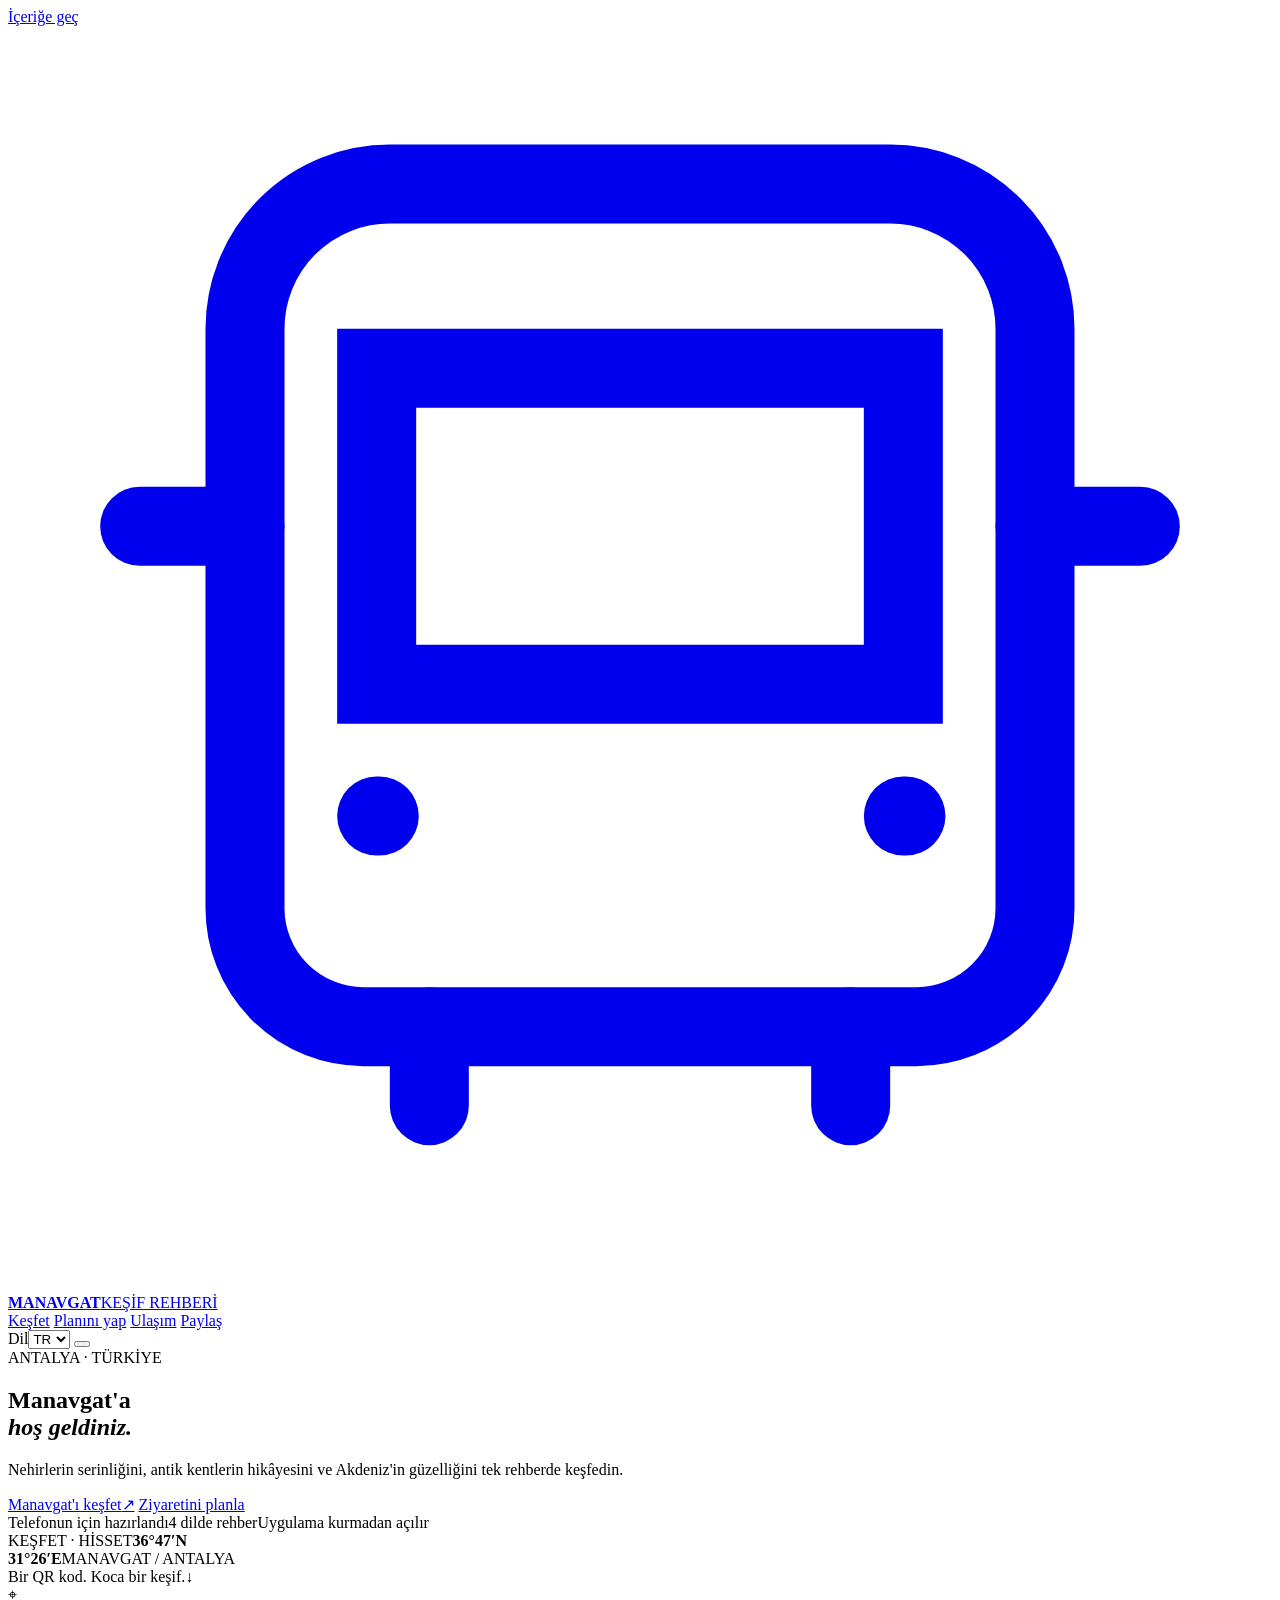
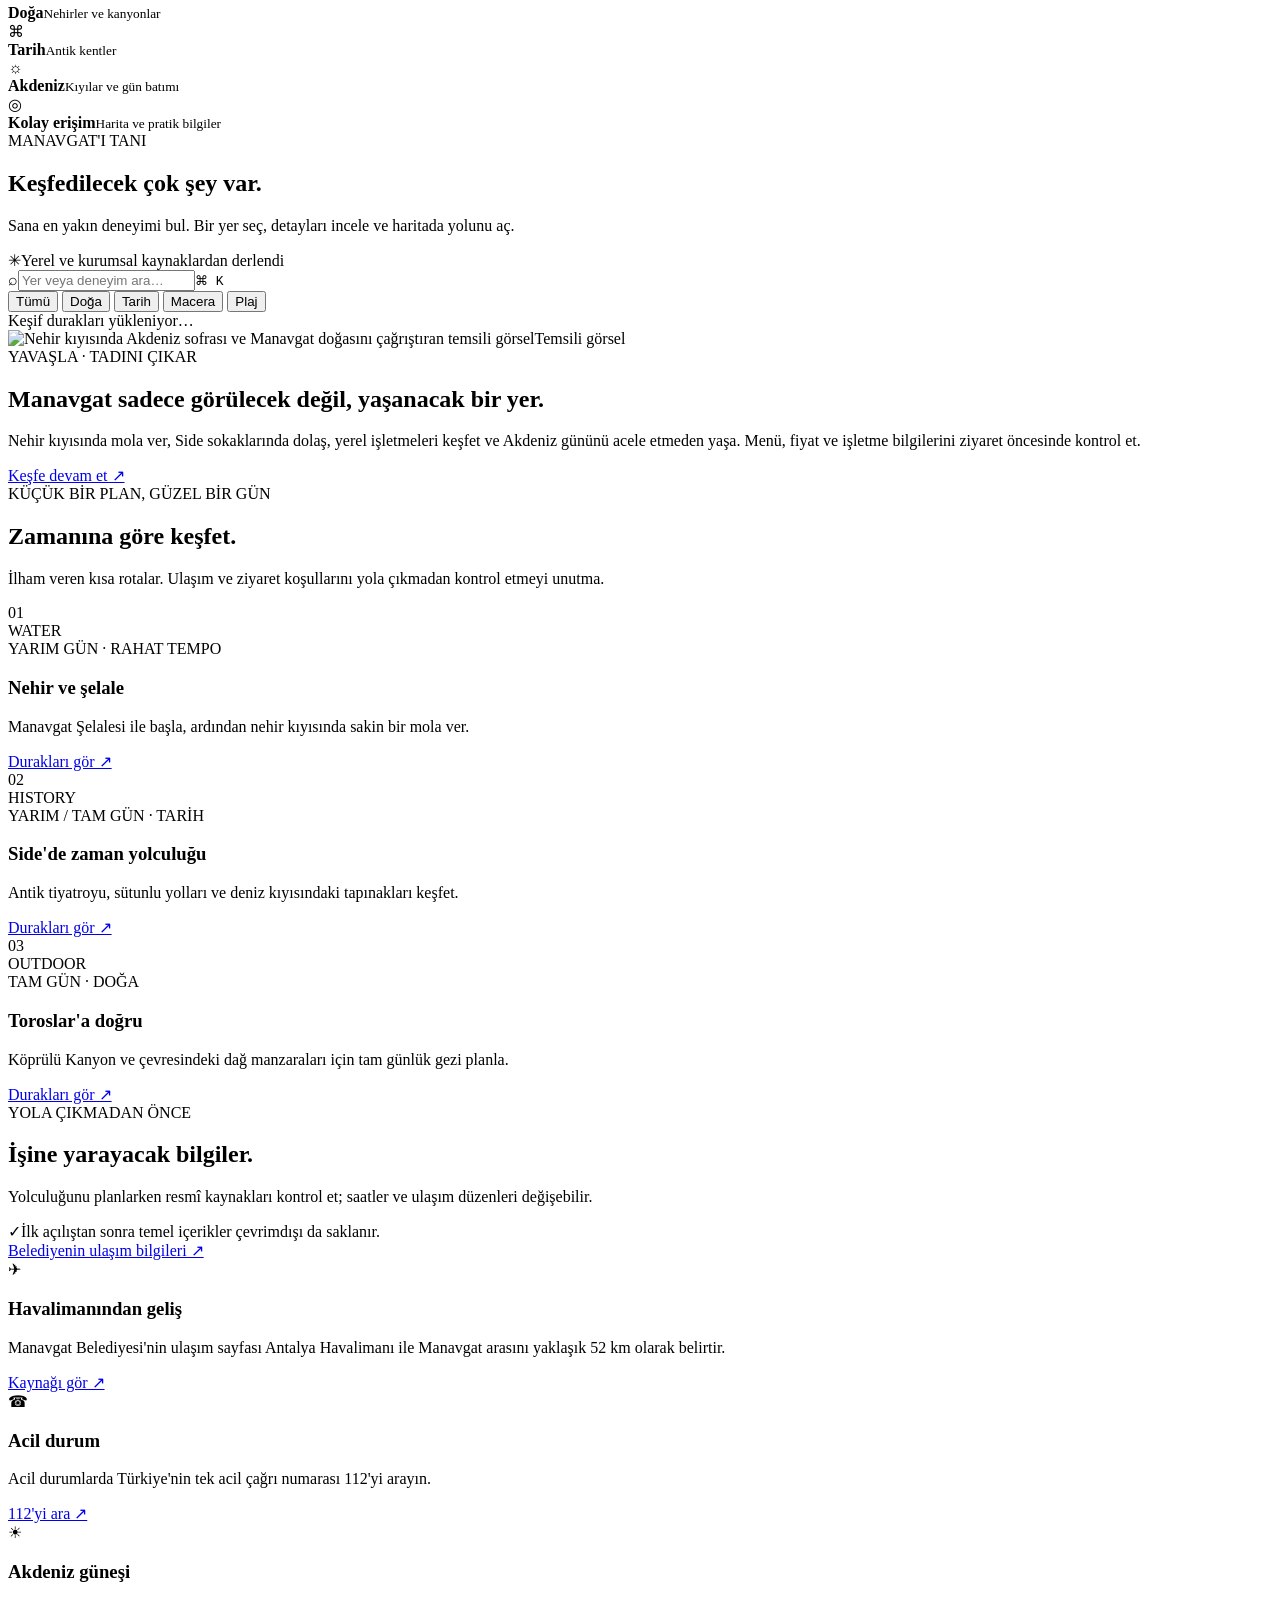
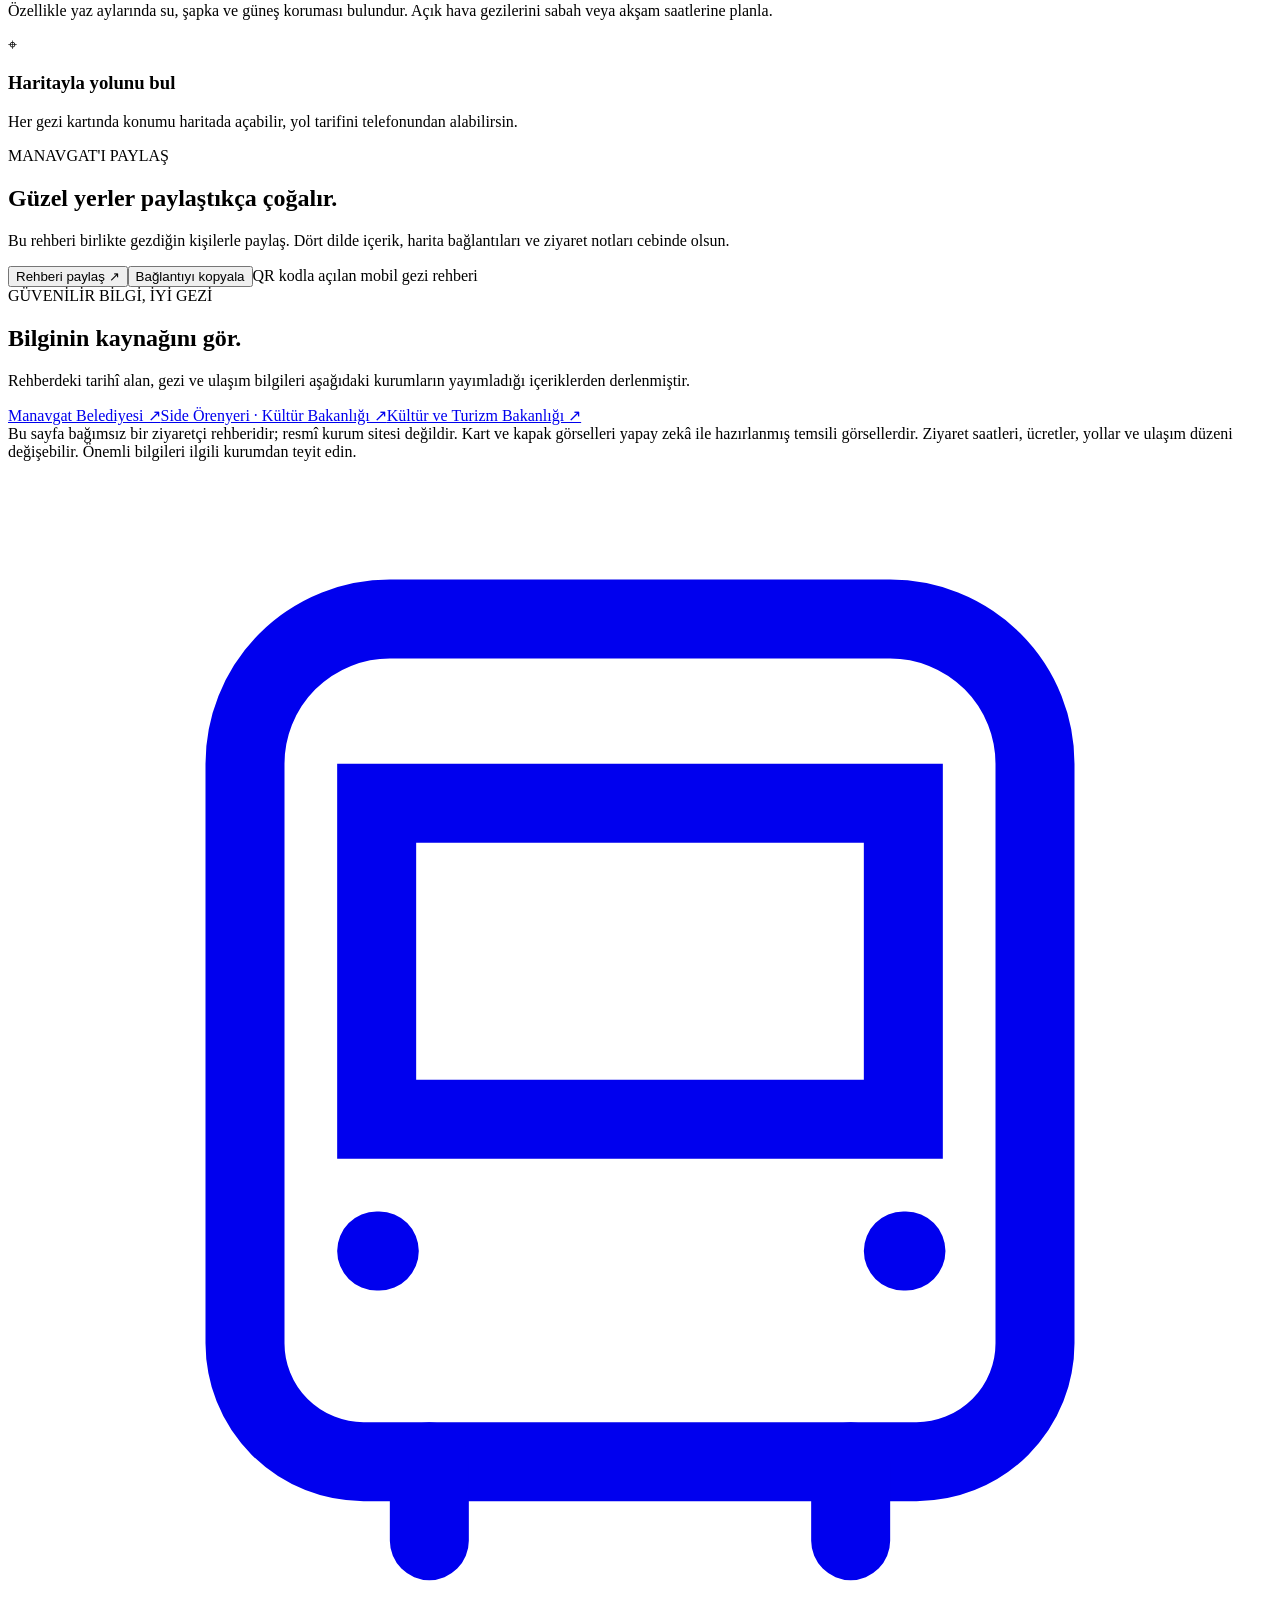
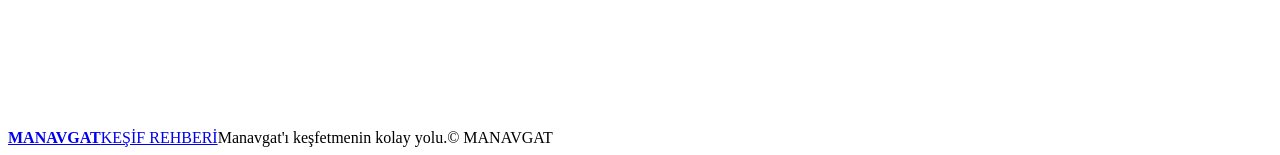
==== index.html @ 0a944bee "Publish Manavgat QR guide" ====
<!DOCTYPE html>
<html lang="tr">
<head>
  <meta charset="UTF-8">
  <meta name="viewport" content="width=device-width, initial-scale=1.0, viewport-fit=cover">
  <meta name="theme-color" content="#ff6b4a">
  <meta name="apple-mobile-web-app-capable" content="yes">
  <meta name="apple-mobile-web-app-status-bar-style" content="black-translucent">
  <meta name="mobile-web-app-capable" content="yes">
  <link rel="manifest" href="manifest.webmanifest">
  <link rel="apple-touch-icon" href="assets/icons/icon-192.png">
  <meta name="description" content="Manavgat'ı keşfedin: Side Antik Kenti, Manavgat Şelalesi, Köprülü Kanyon ve daha fazlası. Dört dilde turistik ziyaretçi rehberi.">
  <meta property="og:title" content="Manavgat'ı Keşfet | QR Turizm Rehberi">
  <meta property="og:description" content="Manavgat'ın doğasını, tarihini ve keşfedilecek yerlerini telefonunuzdan keşfedin.">
  <meta property="og:image" content="assets/images/hero-manavgat.webp">
  <title>Manavgat'a Hoş Geldiniz | Turizm Rehberi</title>
  <link rel="icon" href="assets/icons/favicon.svg" type="image/svg+xml">
  
  <link rel="stylesheet" href="style.css">
  <script src="app.js" defer></script>
</head>
<body>
  <a class="skip-link" href="#main" data-i18n="skip">İçeriğe geç</a>
  <header class="site-header">
    <div class="container nav-wrap">
      <a class="brand" href="#top" aria-label="Manavgat gezi rehberi ana sayfa">
        <span class="brand-icon" aria-hidden="true"><svg viewBox="0 0 48 48" fill="none"><path d="M9 11.5A5.5 5.5 0 0 1 14.5 6h19A5.5 5.5 0 0 1 39 11.5v22a4.5 4.5 0 0 1-4.5 4.5h-21A4.5 4.5 0 0 1 9 33.5v-22Z" stroke="currentColor" stroke-width="3"/><path d="M14 13h20v12H14zM14 30h.1M34 30h.1M16 38v3m16-3v3" stroke="currentColor" stroke-width="3" stroke-linecap="round"/><path d="M5 19h4m30 0h4" stroke="currentColor" stroke-width="3" stroke-linecap="round"/></svg></span>
        <span class="brand-copy"><strong>MANAVGAT</strong><span>KEŞİF REHBERİ</span></span>
      </a>
      <nav class="main-nav" id="mainNav" aria-label="Ana menü">
        <a href="#kesfet" data-i18n="navDiscover">Keşfet</a>
        <a href="#planla" data-i18n="navPlan">Planını yap</a>
        <a href="#ulasim" data-i18n="navTransport">Ulaşım</a>
        <a href="#paylas" data-i18n="navShare">Paylaş</a>
      </nav>
      <div class="nav-actions">
        <label class="language-picker"><span class="sr-only" data-i18n="language">Dil</span><select id="languageSelect" aria-label="Language"><option value="tr">TR</option><option value="en">EN</option><option value="de">DE</option><option value="ru">RU</option></select></label>
        <button class="menu-toggle" id="menuToggle" type="button" aria-label="Menüyü aç" aria-expanded="false"><span></span><span></span></button>
      </div>
    </div>
  </header>

  <main id="main">
    <section class="hero" id="top">
      <div class="hero-image" aria-hidden="true"></div>
      <div class="hero-shade" aria-hidden="true"></div>
      <div class="container hero-content">
        <div class="hero-copy">
          <div class="eyebrow"><span class="eyebrow-dot"></span><span data-i18n="heroEyebrow">ANTALYA · TÜRKİYE</span></div>
          <h1 data-i18n="heroTitle">Manavgat'a<br><em>hoş geldiniz.</em></h1>
          <p class="hero-lead" data-i18n="heroLead">Nehirlerin serinliğini, antik kentlerin hikâyesini ve Akdeniz'in güzelliğini tek rehberde keşfedin.</p>
          <div class="hero-actions">
            <a class="button button-primary" href="#kesfet"><span data-i18n="exploreNow">Manavgat'ı keşfet</span><span aria-hidden="true">↗</span></a>
            <a class="button button-ghost" href="#planla" data-i18n="planVisit">Ziyaretini planla</a>
          </div>
          <div class="hero-meta"><span><i class="meta-pulse"></i><span data-i18n="mobileGuide">Telefonun için hazırlandı</span></span><span class="meta-separator"></span><span data-i18n="fourLanguages">4 dilde rehber</span><span class="meta-separator"></span><span data-i18n="noInstall">Uygulama kurmadan açılır</span></div>
        </div>
        <div class="hero-stamp"><span class="stamp-top" data-i18n="stampTop">KEŞFET · HİSSET</span><strong>36°47′N<br>31°26′E</strong><span class="stamp-bottom">MANAVGAT / ANTALYA</span></div>
      </div>
      <div class="hero-bottom-line"><div class="container hero-bottom-inner"><span data-i18n="heroBottom">Bir QR kod. Koca bir keşif.</span><span class="scroll-mark">↓</span></div></div>
    </section>

    <section class="quick-strip" aria-label="Rehber özellikleri">
      <div class="container quick-grid">
        <div class="quick-item"><span class="quick-icon">⌖</span><div><strong data-i18n="quick1Title">Doğa</strong><small data-i18n="quick1Sub">Nehirler ve kanyonlar</small></div></div>
        <div class="quick-item"><span class="quick-icon">⌘</span><div><strong data-i18n="quick2Title">Tarih</strong><small data-i18n="quick2Sub">Antik kentler</small></div></div>
        <div class="quick-item"><span class="quick-icon">☼</span><div><strong data-i18n="quick3Title">Akdeniz</strong><small data-i18n="quick3Sub">Kıyılar ve gün batımı</small></div></div>
        <div class="quick-item"><span class="quick-icon">◎</span><div><strong data-i18n="quick4Title">Kolay erişim</strong><small data-i18n="quick4Sub">Harita ve pratik bilgiler</small></div></div>
      </div>
    </section>

    <section class="section discover-section" id="kesfet">
      <div class="container">
        <div class="section-heading">
          <div><span class="section-kicker" data-i18n="discoverKicker">MANAVGAT'I TANI</span><h2 data-i18n="discoverTitle">Keşfedilecek çok şey var.</h2><p data-i18n="discoverLead">Sana en yakın deneyimi bul. Bir yer seç, detayları incele ve haritada yolunu aç.</p></div>
          <div class="heading-note"><span class="heading-note-mark">✳</span><span data-i18n="curatedNote">Yerel ve kurumsal kaynaklardan derlendi</span></div>
        </div>
        <div class="discover-tools">
          <label class="search-field"><span aria-hidden="true">⌕</span><input id="placeSearch" type="search" data-i18n-placeholder="searchPlaceholder" placeholder="Yer veya deneyim ara…" autocomplete="off"><kbd>⌘ K</kbd></label>
          <div class="filters" id="categoryFilters" role="group" aria-label="Kategori filtreleri">
            <button class="filter-chip active" type="button" data-category="all" data-i18n="filterAll">Tümü</button>
            <button class="filter-chip" type="button" data-category="nature" data-i18n="filterNature">Doğa</button>
            <button class="filter-chip" type="button" data-category="history" data-i18n="filterHistory">Tarih</button>
            <button class="filter-chip" type="button" data-category="adventure" data-i18n="filterAdventure">Macera</button>
            <button class="filter-chip" type="button" data-category="beach" data-i18n="filterBeach">Plaj</button>
          </div>
        </div>
        <div class="places-grid" id="placesGrid" aria-live="polite">
          <div class="loading-card"><span class="loader"></span><span data-i18n="loading">Keşif durakları yükleniyor…</span></div>
        </div>
        <div class="empty-state" id="emptyState" hidden><span>⌕</span><strong data-i18n="emptyTitle">Bu aramayla eşleşen yer yok.</strong><p data-i18n="emptyText">Başka bir kelime veya kategori deneyin.</p></div>
      </div>
    </section>

    <section class="flavour-section" aria-label="Akdeniz deneyimi">
      <div class="container flavour-layout">
        <div class="flavour-photo"><img src="assets/images/food-mediterranean.webp" alt="Nehir kıyısında Akdeniz sofrası ve Manavgat doğasını çağrıştıran temsili görsel" loading="lazy"><span data-i18n="flavourPhotoNote">Temsili görsel</span></div>
        <div class="flavour-copy"><span class="section-kicker" data-i18n="flavourKicker">YAVAŞLA · TADINI ÇIKAR</span><h2 data-i18n="flavourTitle">Manavgat sadece görülecek değil, yaşanacak bir yer.</h2><p data-i18n="flavourText">Nehir kıyısında mola ver, Side sokaklarında dolaş, yerel işletmeleri keşfet ve Akdeniz gününü acele etmeden yaşa. Menü, fiyat ve işletme bilgilerini ziyaret öncesinde kontrol et.</p><a class="button button-primary" href="#kesfet" data-i18n="flavourButton">Keşfe devam et ↗</a></div>
      </div>
    </section>

    <section class="section plan-section" id="planla">
      <div class="container">
        <div class="section-heading compact-heading"><div><span class="section-kicker" data-i18n="planKicker">KÜÇÜK BİR PLAN, GÜZEL BİR GÜN</span><h2 data-i18n="planTitle">Zamanına göre keşfet.</h2><p data-i18n="planLead">İlham veren kısa rotalar. Ulaşım ve ziyaret koşullarını yola çıkmadan kontrol etmeyi unutma.</p></div></div>
        <div class="plans-grid">
          <article class="plan-card plan-blue"><div class="plan-number">01</div><div class="plan-art art-water"><span>WATER</span></div><div class="plan-copy"><span class="plan-time" data-i18n="plan1Time">YARIM GÜN · RAHAT TEMPO</span><h3 data-i18n="plan1Title">Nehir ve şelale</h3><p data-i18n="plan1Text">Manavgat Şelalesi ile başla, ardından nehir kıyısında sakin bir mola ver.</p><a href="#kesfet" data-place-link="manavgat-waterfall" data-i18n="viewStops">Durakları gör ↗</a></div></article>
          <article class="plan-card plan-sand"><div class="plan-number">02</div><div class="plan-art art-history"><span>HISTORY</span></div><div class="plan-copy"><span class="plan-time" data-i18n="plan2Time">YARIM / TAM GÜN · TARİH</span><h3 data-i18n="plan2Title">Side'de zaman yolculuğu</h3><p data-i18n="plan2Text">Antik tiyatroyu, sütunlu yolları ve deniz kıyısındaki tapınakları keşfet.</p><a href="#kesfet" data-place-link="side-ancient-city" data-i18n="viewStops">Durakları gör ↗</a></div></article>
          <article class="plan-card plan-green"><div class="plan-number">03</div><div class="plan-art art-canyon"><span>OUTDOOR</span></div><div class="plan-copy"><span class="plan-time" data-i18n="plan3Time">TAM GÜN · DOĞA</span><h3 data-i18n="plan3Title">Toroslar'a doğru</h3><p data-i18n="plan3Text">Köprülü Kanyon ve çevresindeki dağ manzaraları için tam günlük gezi planla.</p><a href="#kesfet" data-place-link="koprulu-canyon" data-i18n="viewStops">Durakları gör ↗</a></div></article>
        </div>
      </div>
    </section>

    <section class="section info-section" id="ulasim">
      <div class="container info-layout">
        <div class="info-intro"><span class="section-kicker" data-i18n="infoKicker">YOLA ÇIKMADAN ÖNCE</span><h2 data-i18n="infoTitle">İşine yarayacak bilgiler.</h2><p data-i18n="infoLead">Yolculuğunu planlarken resmî kaynakları kontrol et; saatler ve ulaşım düzenleri değişebilir.</p><div class="offline-pill"><span>✓</span><span data-i18n="offlinePill">İlk açılıştan sonra temel içerikler çevrimdışı da saklanır.</span></div><a class="text-link" href="https://www.manavgat.bel.tr/ulasim" target="_blank" rel="noopener" data-i18n="municipalityLink">Belediyenin ulaşım bilgileri ↗</a></div>
        <div class="info-cards">
          <article class="info-card"><span class="info-icon">✈</span><div><h3 data-i18n="airportTitle">Havalimanından geliş</h3><p id="airportText">Manavgat Belediyesi'nin ulaşım sayfası Antalya Havalimanı ile Manavgat arasını yaklaşık 52 km olarak belirtir.</p><a href="https://www.manavgat.bel.tr/ulasim" target="_blank" rel="noopener" data-i18n="sourceSee">Kaynağı gör ↗</a></div></article>
          <article class="info-card"><span class="info-icon">☎</span><div><h3 data-i18n="emergencyTitle">Acil durum</h3><p id="emergencyText">Acil durumlarda Türkiye'nin tek acil çağrı numarası 112'yi arayın.</p><a href="tel:112" data-i18n="call112">112'yi ara ↗</a></div></article>
          <article class="info-card"><span class="info-icon">☀</span><div><h3 data-i18n="sunTitle">Akdeniz güneşi</h3><p data-i18n="sunText">Özellikle yaz aylarında su, şapka ve güneş koruması bulundur. Açık hava gezilerini sabah veya akşam saatlerine planla.</p></div></article>
          <article class="info-card"><span class="info-icon">⌖</span><div><h3 data-i18n="mapTitle">Haritayla yolunu bul</h3><p data-i18n="mapText">Her gezi kartında konumu haritada açabilir, yol tarifini telefonundan alabilirsin.</p></div></article>
        </div>
      </div>
    </section>

    <section class="share-section" id="paylas">
      <div class="container share-layout">
        <div><span class="section-kicker" data-i18n="shareKicker">MANAVGAT'I PAYLAŞ</span><h2 data-i18n="shareTitle">Güzel yerler paylaştıkça çoğalır.</h2><p data-i18n="shareLead">Bu rehberi birlikte gezdiğin kişilerle paylaş. Dört dilde içerik, harita bağlantıları ve ziyaret notları cebinde olsun.</p></div>
        <div class="share-actions"><button class="button button-primary" id="shareGuide" type="button" data-i18n="shareButton">Rehberi paylaş ↗</button><button class="button button-ghost-light" id="copyGuide" type="button" data-i18n="copyLink">Bağlantıyı kopyala</button><span class="share-note" data-i18n="shareNote">QR kodla açılan mobil gezi rehberi</span></div>
      </div>
    </section>
    <section class="sources-section">
      <div class="container sources-inner"><div><span class="section-kicker" data-i18n="sourcesKicker">GÜVENİLİR BİLGİ, İYİ GEZİ</span><h2 data-i18n="sourcesTitle">Bilginin kaynağını gör.</h2><p data-i18n="sourcesText">Rehberdeki tarihî alan, gezi ve ulaşım bilgileri aşağıdaki kurumların yayımladığı içeriklerden derlenmiştir.</p></div><div class="source-links" id="sourceLinks"><a href="https://www.manavgat.bel.tr/gezi-rehberi" target="_blank" rel="noopener">Manavgat Belediyesi ↗</a><a href="https://muze.gov.tr/muze-detay?DistId=SDO&SectionId=SDO01" target="_blank" rel="noopener">Side Örenyeri · Kültür Bakanlığı ↗</a><a href="https://tanitma.ktb.gov.tr/TR-22740/gezilecek-yerler.html" target="_blank" rel="noopener">Kültür ve Turizm Bakanlığı ↗</a></div></div>
      <div class="container disclaimer" id="disclaimerText">Bu sayfa bağımsız bir ziyaretçi rehberidir; resmî kurum sitesi değildir. Kart ve kapak görselleri yapay zekâ ile hazırlanmış temsili görsellerdir. Ziyaret saatleri, ücretler, yollar ve ulaşım düzeni değişebilir. Önemli bilgileri ilgili kurumdan teyit edin.</div>
    </section>
  </main>

  <footer class="site-footer"><div class="container footer-inner"><a class="brand footer-brand" href="#top"><span class="brand-icon"><svg viewBox="0 0 48 48" fill="none"><path d="M9 11.5A5.5 5.5 0 0 1 14.5 6h19A5.5 5.5 0 0 1 39 11.5v22a4.5 4.5 0 0 1-4.5 4.5h-21A4.5 4.5 0 0 1 9 33.5v-22Z" stroke="currentColor" stroke-width="3"/><path d="M14 13h20v12H14zM14 30h.1M34 30h.1M16 38v3m16-3v3" stroke="currentColor" stroke-width="3" stroke-linecap="round"/></svg></span><span class="brand-copy"><strong>MANAVGAT</strong><span>KEŞİF REHBERİ</span></span></a><span data-i18n="footerNote">Manavgat'ı keşfetmenin kolay yolu.</span><span>© <span id="year"></span> MANAVGAT</span></div></footer>

  <div class="modal-backdrop" id="placeModal" hidden>
    <section class="place-modal" role="dialog" aria-modal="true" aria-labelledby="modalTitle">
      <button class="modal-close" id="modalClose" type="button" aria-label="Close">×</button>
      <div class="modal-visual" id="modalVisual"><img id="modalImage" src="" alt=""><span id="modalCategory" class="category-label"></span><small class="modal-credit" id="modalCredit"></small></div>
      <div class="modal-content"><span class="modal-area" id="modalArea"></span><h2 id="modalTitle"></h2><p id="modalSummary" class="modal-summary"></p><p id="modalDescription" class="modal-description"></p><div id="modalFacts" class="modal-facts"></div><div class="modal-tip" id="modalTip"></div><div class="modal-actions"><a class="button button-primary" id="modalMap" target="_blank" rel="noopener" data-i18n="openMap">Haritada aç ↗</a><a class="button button-light" id="modalSource" target="_blank" rel="noopener" data-i18n="officialInfo">Kaynak bilgisi ↗</a></div></div>
    </section>
  </div>
  <div class="toast" id="toast" role="status" aria-live="polite"></div>
</body>
</html>
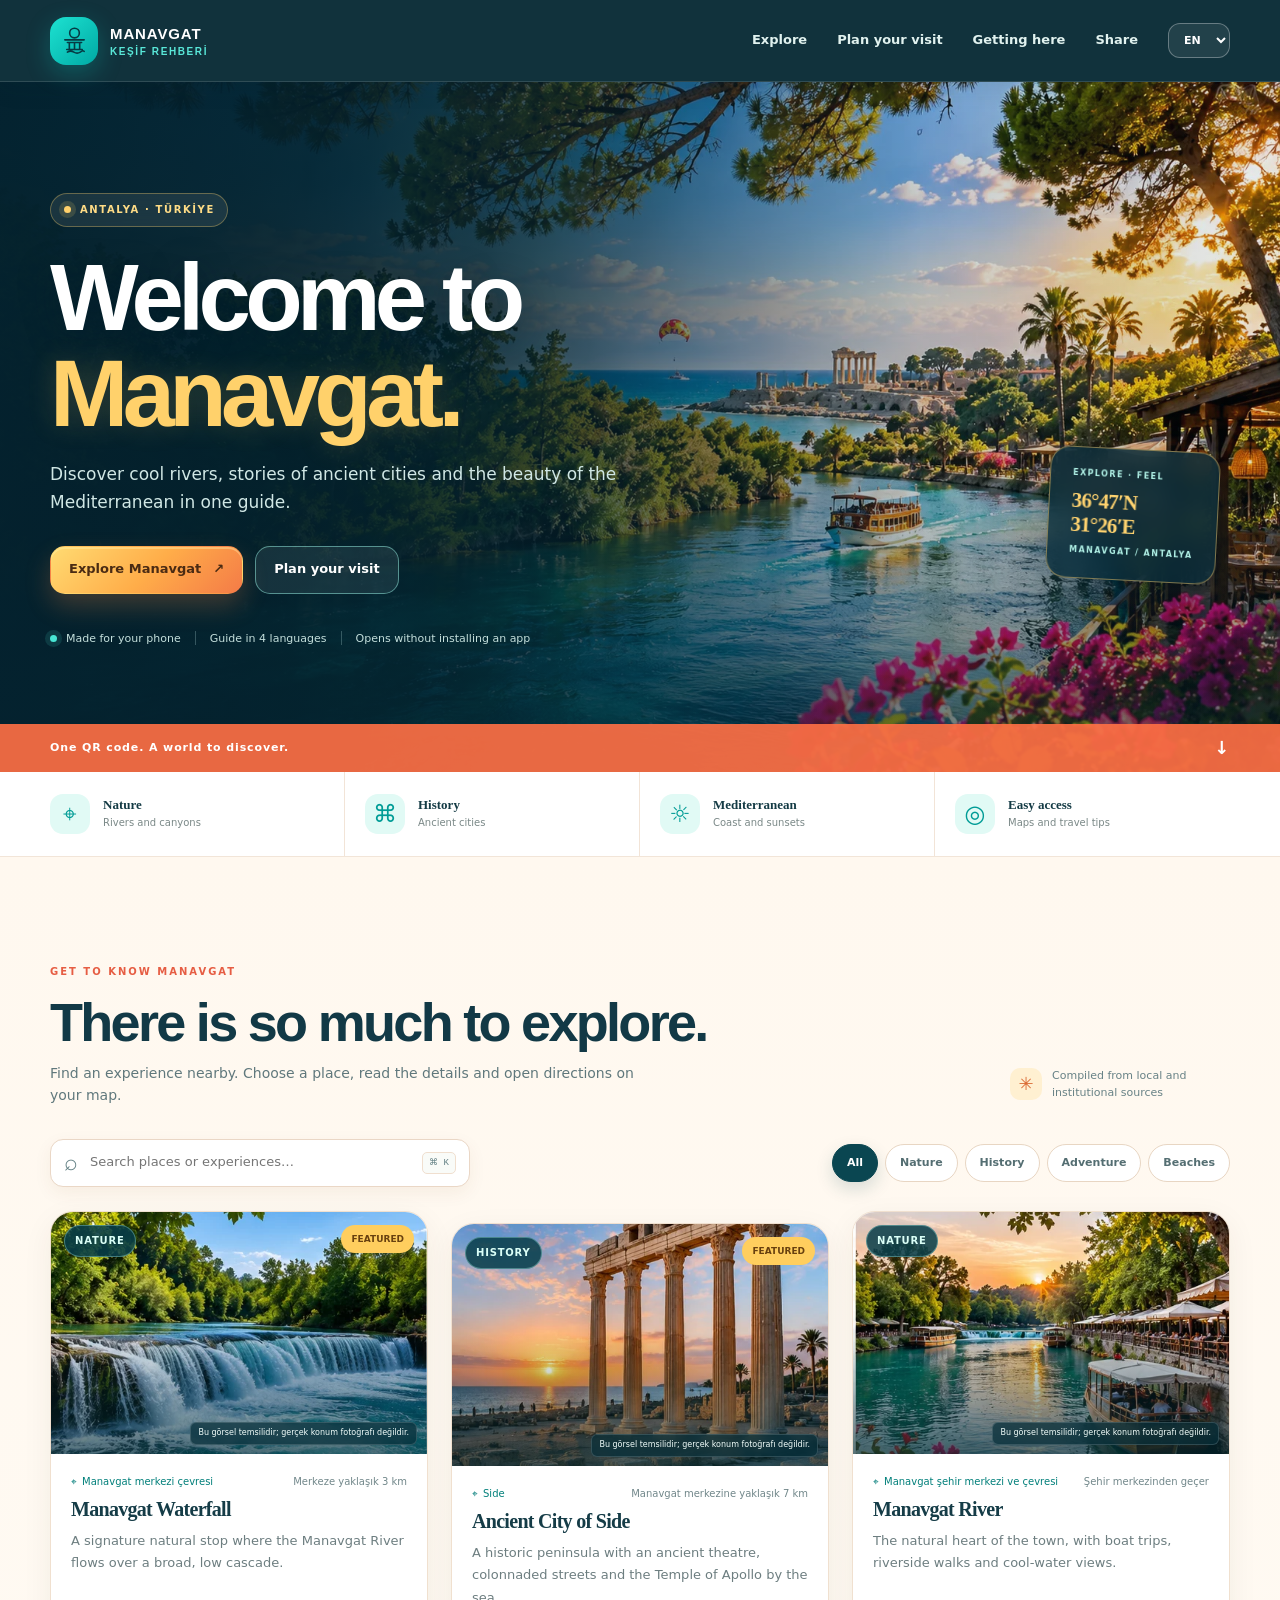
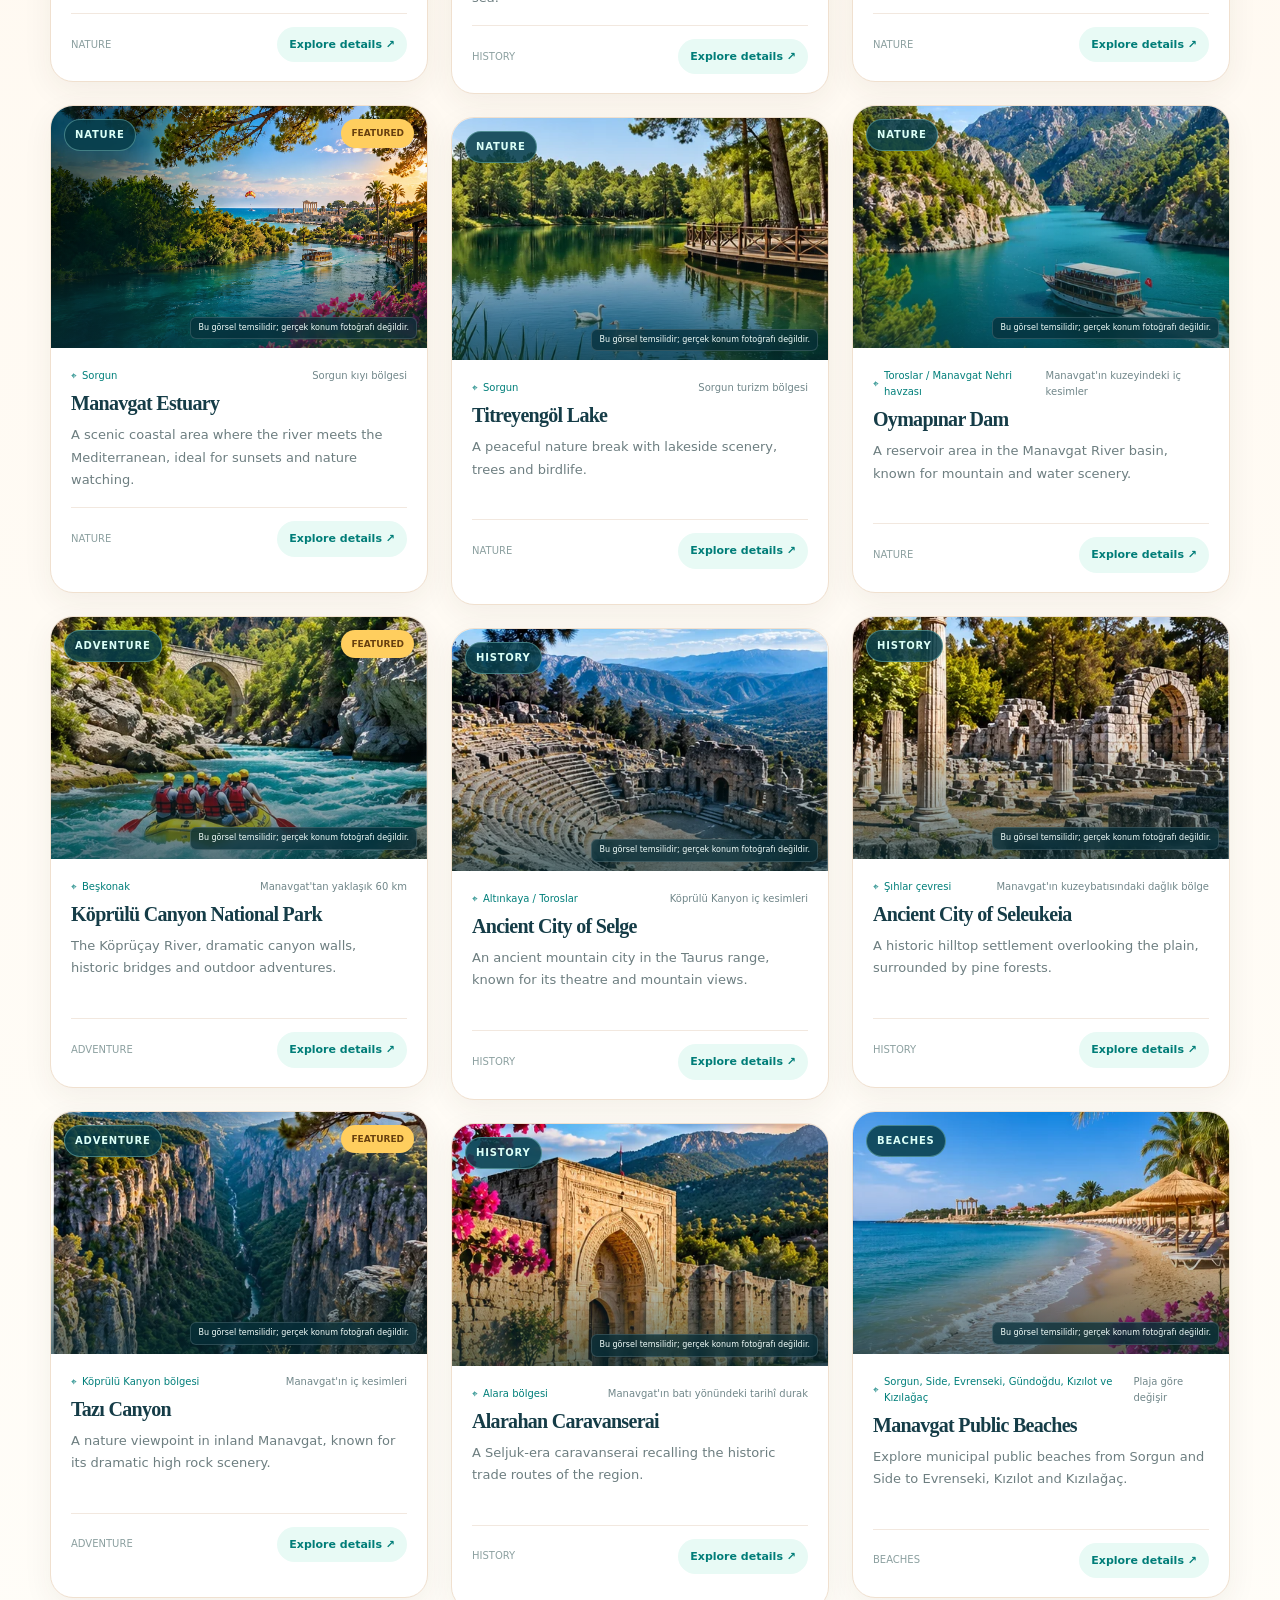
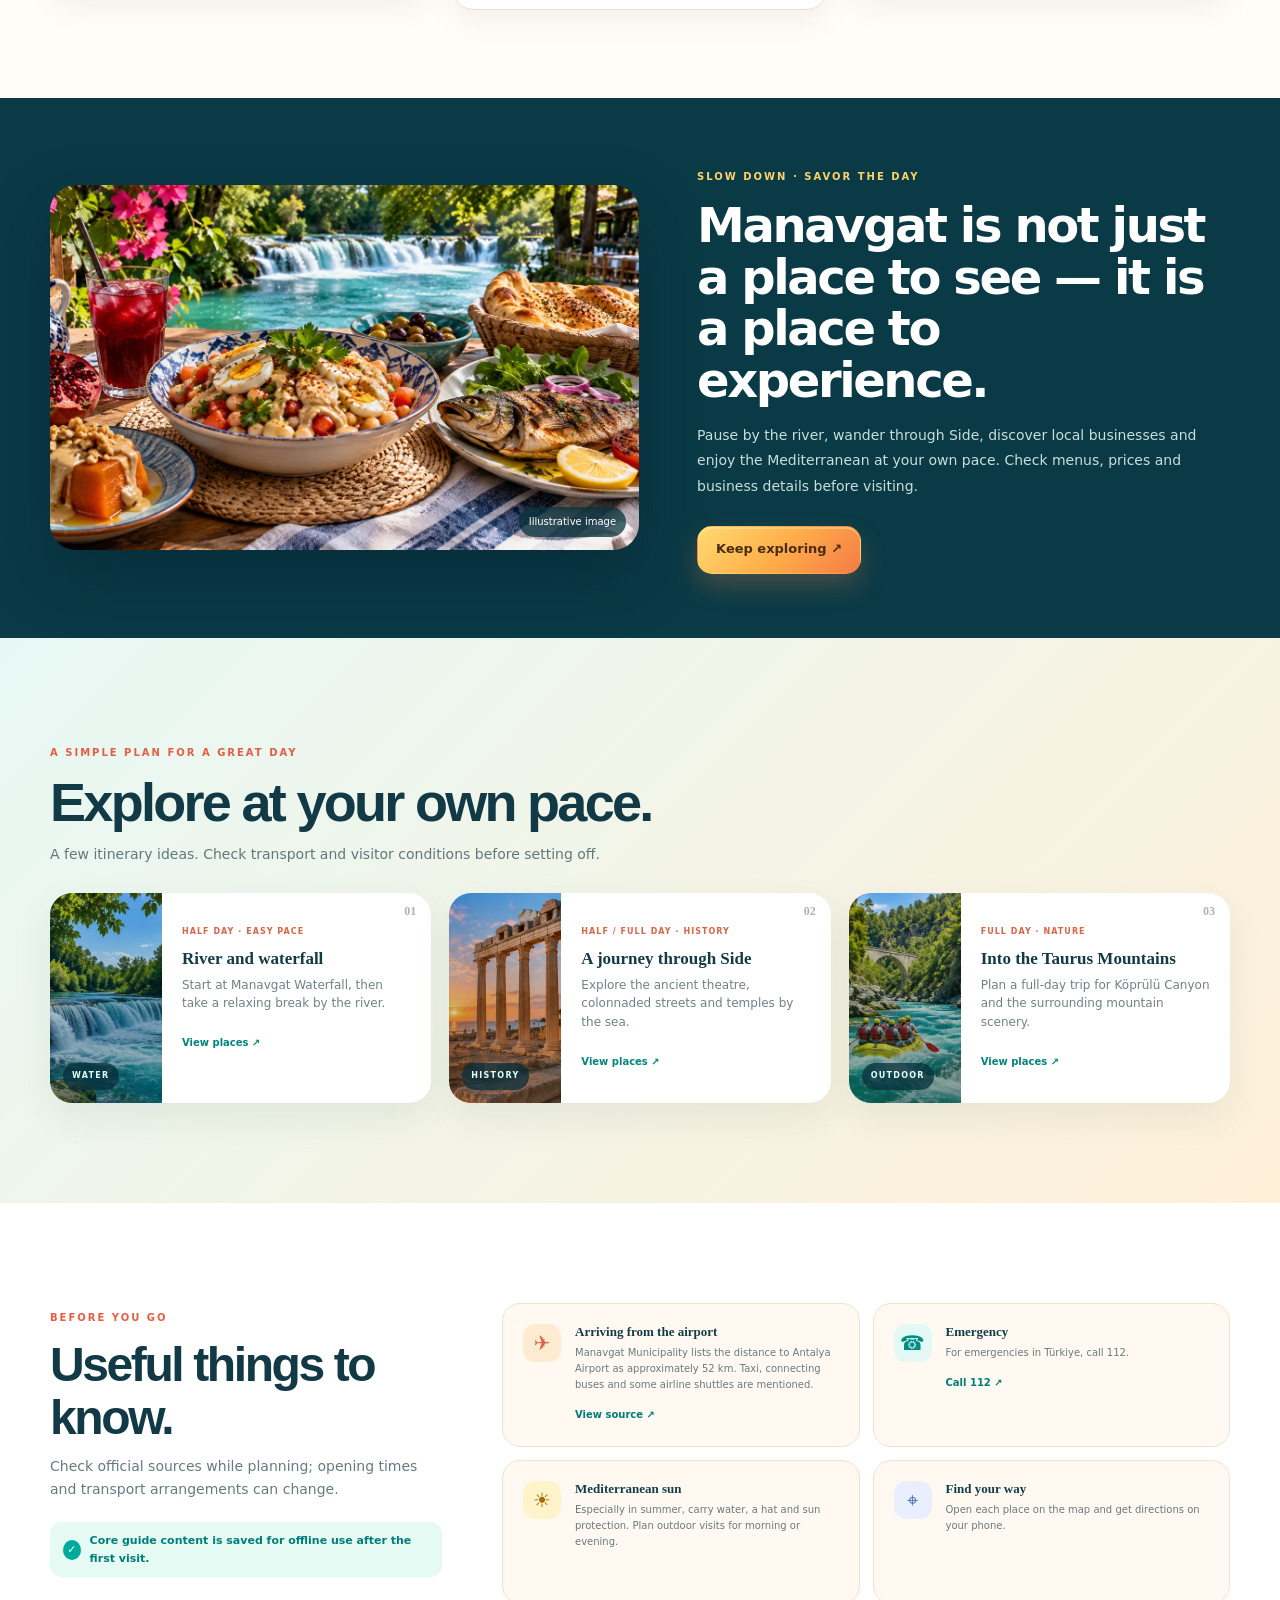
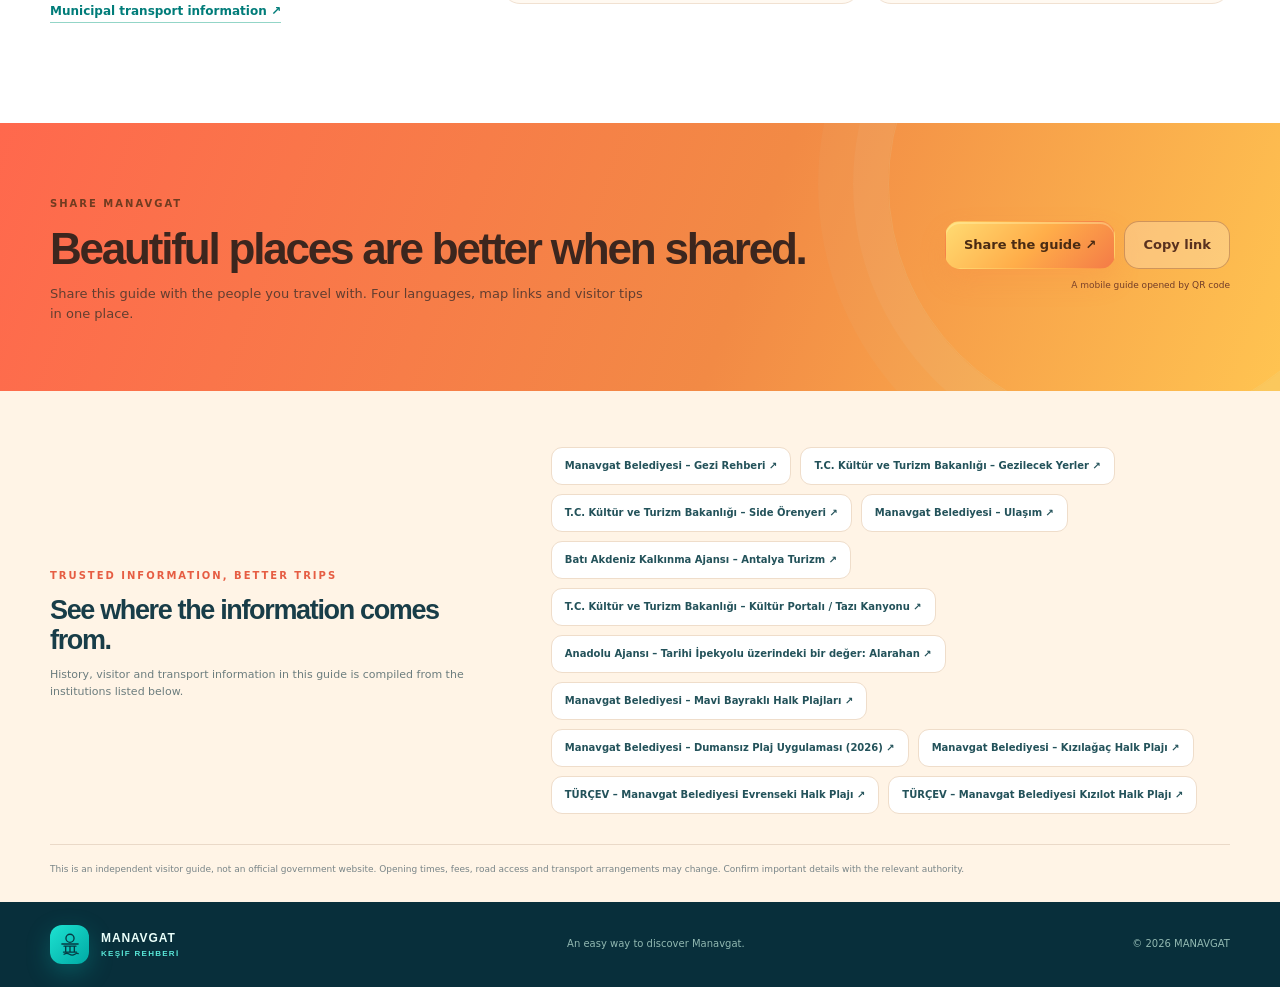
==== commit 8c7dfb73: "Launch mobile-first hotel-ready redesign" ====
--- a/index.html
+++ b/index.html
@@ -16,15 +16,15 @@
   <title>Manavgat'a Hoş Geldiniz | Turizm Rehberi</title>
   <link rel="icon" href="assets/icons/favicon.svg" type="image/svg+xml">
   
-  <link rel="stylesheet" href="style.css">
-  <script src="app.js" defer></script>
+  <link rel="stylesheet" href="style.css?v=4">
+  <script src="app.js?v=4" defer></script>
 </head>
 <body>
   <a class="skip-link" href="#main" data-i18n="skip">İçeriğe geç</a>
   <header class="site-header">
     <div class="container nav-wrap">
       <a class="brand" href="#top" aria-label="Manavgat gezi rehberi ana sayfa">
-        <span class="brand-icon" aria-hidden="true"><svg viewBox="0 0 48 48" fill="none"><path d="M9 11.5A5.5 5.5 0 0 1 14.5 6h19A5.5 5.5 0 0 1 39 11.5v22a4.5 4.5 0 0 1-4.5 4.5h-21A4.5 4.5 0 0 1 9 33.5v-22Z" stroke="currentColor" stroke-width="3"/><path d="M14 13h20v12H14zM14 30h.1M34 30h.1M16 38v3m16-3v3" stroke="currentColor" stroke-width="3" stroke-linecap="round"/><path d="M5 19h4m30 0h4" stroke="currentColor" stroke-width="3" stroke-linecap="round"/></svg></span>
+        <span class="brand-icon" aria-hidden="true"><svg viewBox="0 0 48 48" fill="none" aria-hidden="true"><circle cx="24" cy="12.5" r="7.5" stroke="currentColor" stroke-width="2.5"/><path d="M9 23h30M13 27h22M16 27v11m8-11v11m8-11v11M12 38h24M13 42c4-2.5 6-2.5 10 0s6 2.5 10 0 4-2.5 6-1.2" stroke="currentColor" stroke-width="2.5" stroke-linecap="round" stroke-linejoin="round"/></svg></span>
         <span class="brand-copy"><strong>MANAVGAT</strong><span>KEŞİF REHBERİ</span></span>
       </a>
       <nav class="main-nav" id="mainNav" aria-label="Ana menü">
@@ -54,6 +54,11 @@
             <a class="button button-ghost" href="#planla" data-i18n="planVisit">Ziyaretini planla</a>
           </div>
           <div class="hero-meta"><span><i class="meta-pulse"></i><span data-i18n="mobileGuide">Telefonun için hazırlandı</span></span><span class="meta-separator"></span><span data-i18n="fourLanguages">4 dilde rehber</span><span class="meta-separator"></span><span data-i18n="noInstall">Uygulama kurmadan açılır</span></div>
+          <div class="hotel-welcome" id="hotelWelcome" hidden>
+            <span class="hotel-welcome-mark" aria-hidden="true">✦</span>
+            <span class="hotel-welcome-copy"><small data-i18n="hotelWelcomeKicker">OTELİNİZDEN MANAVGAT'A</small><strong id="hotelWelcomeName"></strong><span data-i18n="hotelWelcomeText">Konaklamanız boyunca güzel duraklar cebinizde.</span></span>
+            <span class="hotel-welcome-tag" data-i18n="hotelWelcomeTag">OTEL MİSAFİRİNE ÖZEL</span>
+          </div>
         </div>
         <div class="hero-stamp"><span class="stamp-top" data-i18n="stampTop">KEŞFET · HİSSET</span><strong>36°47′N<br>31°26′E</strong><span class="stamp-bottom">MANAVGAT / ANTALYA</span></div>
       </div>
@@ -134,7 +139,7 @@
     </section>
   </main>
 
-  <footer class="site-footer"><div class="container footer-inner"><a class="brand footer-brand" href="#top"><span class="brand-icon"><svg viewBox="0 0 48 48" fill="none"><path d="M9 11.5A5.5 5.5 0 0 1 14.5 6h19A5.5 5.5 0 0 1 39 11.5v22a4.5 4.5 0 0 1-4.5 4.5h-21A4.5 4.5 0 0 1 9 33.5v-22Z" stroke="currentColor" stroke-width="3"/><path d="M14 13h20v12H14zM14 30h.1M34 30h.1M16 38v3m16-3v3" stroke="currentColor" stroke-width="3" stroke-linecap="round"/></svg></span><span class="brand-copy"><strong>MANAVGAT</strong><span>KEŞİF REHBERİ</span></span></a><span data-i18n="footerNote">Manavgat'ı keşfetmenin kolay yolu.</span><span>© <span id="year"></span> MANAVGAT</span></div></footer>
+  <footer class="site-footer"><div class="container footer-inner"><a class="brand footer-brand" href="#top"><span class="brand-icon"><svg viewBox="0 0 48 48" fill="none" aria-hidden="true"><circle cx="24" cy="12.5" r="7.5" stroke="currentColor" stroke-width="2.5"/><path d="M9 23h30M13 27h22M16 27v11m8-11v11m8-11v11M12 38h24M13 42c4-2.5 6-2.5 10 0s6 2.5 10 0 4-2.5 6-1.2" stroke="currentColor" stroke-width="2.5" stroke-linecap="round" stroke-linejoin="round"/></svg></span><span class="brand-copy"><strong>MANAVGAT</strong><span>KEŞİF REHBERİ</span></span></a><span data-i18n="footerNote">Manavgat'ı keşfetmenin kolay yolu.</span><span>© <span id="year"></span> MANAVGAT</span></div></footer>
 
   <div class="modal-backdrop" id="placeModal" hidden>
     <section class="place-modal" role="dialog" aria-modal="true" aria-labelledby="modalTitle">
@@ -144,6 +149,11 @@
     </section>
   </div>
   <div class="toast" id="toast" role="status" aria-live="polite"></div>
+  <nav class="mobile-dock" aria-label="Hızlı gezinme">
+    <a class="mobile-dock-item active" href="#top" data-dock-section="top"><span class="dock-icon" aria-hidden="true"><svg viewBox="0 0 24 24"><path d="m3 10 9-7 9 7v10a1 1 0 0 1-1 1h-6v-7h-4v7H4a1 1 0 0 1-1-1V10Z"/></svg></span><span data-i18n="mobileHome">Başlangıç</span></a>
+    <a class="mobile-dock-item" href="#kesfet" data-dock-section="kesfet"><span class="dock-icon" aria-hidden="true"><svg viewBox="0 0 24 24"><circle cx="10.8" cy="10.8" r="6.6"/><path d="m16 16 4.5 4.5"/></svg></span><span data-i18n="mobileExplore">Keşfet</span></a>
+    <a class="mobile-dock-item" href="#planla" data-dock-section="planla"><span class="dock-icon" aria-hidden="true"><svg viewBox="0 0 24 24"><path d="M5 20V5m0 0 13 3-13 4"/><path d="M5 20h14"/></svg></span><span data-i18n="mobilePlan">Rotalar</span></a>
+    <a class="mobile-dock-item" href="#paylas" data-dock-section="paylas"><span class="dock-icon" aria-hidden="true"><svg viewBox="0 0 24 24"><circle cx="18" cy="5" r="2.5"/><circle cx="6" cy="12" r="2.5"/><circle cx="18" cy="19" r="2.5"/><path d="m8.3 10.8 7.4-4.5m-7.4 9.4 7.4 2.5"/></svg></span><span data-i18n="mobileShare">Paylaş</span></a>
+  </nav>
 </body>
 </html>
-
--- a/style.css
+++ b/style.css
@@ -0,0 +1,187 @@
+
+:root{--ink:#092b35;--ink-2:#123c46;--muted:#607b80;--teal:#17c5b6;--teal-dark:#078f89;--sand:#f5f1e8;--paper:#fbfaf6;--line:#dce8e3;--white:#fff;--orange:#eaa85c;--shadow:0 20px 55px rgba(8,42,51,.12);--radius:22px}
+*{box-sizing:border-box}html{scroll-behavior:smooth;scroll-padding-top:90px}body{margin:0;background:var(--paper);color:var(--ink);font-family:'DM Sans',system-ui,sans-serif;line-height:1.6}body.modal-open{overflow:hidden}a{color:inherit;text-decoration:none}button,input,select{font:inherit}button{cursor:pointer}img{display:block;max-width:100%}.container{width:min(1180px,calc(100% - 48px));margin-inline:auto}.sr-only{position:absolute;width:1px;height:1px;padding:0;margin:-1px;overflow:hidden;clip:rect(0,0,0,0);white-space:nowrap;border:0}.skip-link{position:fixed;z-index:100;top:10px;left:10px;padding:10px 14px;background:white;color:var(--ink);border-radius:10px;transform:translateY(-150%)}.skip-link:focus{transform:translateY(0)}
+.site-header{height:82px;position:sticky;top:0;z-index:30;background:rgba(250,250,246,.92);backdrop-filter:blur(18px);border-bottom:1px solid rgba(9,43,53,.08)}.nav-wrap{height:100%;display:flex;align-items:center;justify-content:space-between;gap:30px}.brand{display:flex;align-items:center;gap:12px;flex-shrink:0}.brand-icon{display:grid;place-items:center;width:48px;height:48px;background:linear-gradient(135deg,#37dfcf,#0fb6a9);color:#063641;border-radius:16px;box-shadow:0 8px 18px #0c8f8430}.brand-icon svg{width:31px;height:31px}.brand-copy{display:grid;line-height:1.08;letter-spacing:.055em}.brand-copy strong{font:800 15px Manrope,sans-serif}.brand-copy span{font:800 10px Manrope,sans-serif;color:var(--teal-dark);letter-spacing:.16em;margin-top:4px}.main-nav{display:flex;align-items:center;gap:30px;margin-left:auto}.main-nav a{font-size:13px;font-weight:700;color:#456268;transition:color .2s}.main-nav a:hover{color:var(--teal-dark)}.nav-actions{display:flex;align-items:center;gap:12px}.language-picker select{border:1px solid var(--line);background:#fff;color:var(--ink);border-radius:12px;padding:9px 11px;font-weight:800;font-size:11px;outline:none}.menu-toggle{display:none;width:42px;height:42px;border:1px solid var(--line);background:#fff;border-radius:12px;align-items:center;justify-content:center;flex-direction:column;gap:5px}.menu-toggle span{width:17px;height:2px;background:var(--ink);border-radius:5px}
+.hero{min-height:620px;background:#062b38;position:relative;overflow:hidden;display:flex;align-items:center;color:#fff}.hero-image{position:absolute;inset:0;background-image:url('assets/images/hero-manavgat.webp');background-position:center 48%;background-size:cover;opacity:.92}.hero-shade{position:absolute;inset:0;background:linear-gradient(90deg,rgba(3,35,45,.96) 0%,rgba(3,35,45,.86) 37%,rgba(3,35,45,.27) 73%,rgba(3,35,45,.08) 100%),linear-gradient(0deg,rgba(3,35,45,.42),transparent 38%)}.hero-content{position:relative;z-index:1;display:flex;align-items:center;justify-content:space-between;padding:86px 0 100px}.hero-copy{max-width:650px}.eyebrow{display:inline-flex;align-items:center;gap:9px;padding:8px 13px;border-radius:999px;background:#d7fff014;border:1px solid #a9fff044;font-size:10px;letter-spacing:.16em;font-weight:800;color:#a9f5e9}.eyebrow-dot,.meta-pulse{width:7px;height:7px;border-radius:50%;background:#48e6d4;box-shadow:0 0 0 5px #48e6d420}.hero h1{font:800 clamp(46px,7vw,82px)/1.02 Manrope,sans-serif;letter-spacing:-.06em;margin:23px 0 18px}.hero h1 em{font-style:normal;color:#55e0d1}.hero-lead{font-size:17px;line-height:1.65;color:#d0e7e5;max-width:570px;margin:0}.hero-actions{display:flex;gap:12px;flex-wrap:wrap;margin-top:30px}.button{min-height:48px;display:inline-flex;align-items:center;justify-content:center;gap:12px;padding:12px 18px;border-radius:13px;font-size:13px;font-weight:800;border:1px solid transparent;transition:transform .2s,box-shadow .2s,background .2s}.button:hover{transform:translateY(-2px)}.button-primary{background:linear-gradient(135deg,#48e2d1,#17b8ad);color:#06323a;box-shadow:0 12px 26px #20c7b52e}.button-primary:hover{box-shadow:0 16px 32px #20c7b555}.button-ghost{color:#f4fffe;border-color:#c2ebe36b;background:#ffffff0d}.button-light{background:#eff6f2;color:var(--ink);border-color:#d9e8e1}.hero-meta{display:flex;align-items:center;gap:14px;color:#c4dfdc;font-size:11px;margin-top:36px}.hero-meta>span:first-child{display:flex;align-items:center;gap:9px}.meta-separator{height:14px;width:1px;background:#b1d6d44a}.hero-stamp{border:1px solid #d5fff044;background:#082c3b77;backdrop-filter:blur(12px);border-radius:20px;padding:20px 22px;margin-right:12px;margin-top:190px;display:grid;gap:8px;min-width:165px;transform:rotate(3deg)}.stamp-top,.stamp-bottom{font-size:8px;letter-spacing:.18em;color:#a5dbd7;font-weight:800}.hero-stamp strong{font:800 21px/1.15 Manrope;color:#edfffa;letter-spacing:-.04em}.hero-bottom-line{position:absolute;z-index:2;bottom:0;left:0;right:0;border-top:1px solid #d4f2ec35;background:#052b39a8}.hero-bottom-inner{height:48px;display:flex;align-items:center;justify-content:space-between;color:#a6d8d3;font-size:11px;letter-spacing:.08em}.scroll-mark{font-size:18px;color:#55e0d1}
+.quick-strip{background:#fff;border-bottom:1px solid var(--line)}.quick-grid{display:grid;grid-template-columns:repeat(4,1fr)}.quick-item{display:flex;align-items:center;gap:13px;padding:22px 20px;border-right:1px solid var(--line)}.quick-item:first-child{padding-left:0}.quick-item:last-child{border-right:0}.quick-icon{width:40px;height:40px;flex:0 0 40px;border-radius:13px;display:grid;place-items:center;background:#e4f8f3;color:var(--teal-dark);font-size:24px}.quick-item strong{display:block;font:800 13px Manrope}.quick-item small{display:block;color:var(--muted);font-size:10px;margin-top:2px}
+.section{padding:94px 0}.discover-section{background:var(--paper)}.section-heading{display:flex;align-items:end;justify-content:space-between;gap:30px;margin-bottom:32px}.section-kicker{color:var(--teal-dark);font-size:10px;font-weight:900;letter-spacing:.2em}.section-heading h2,.info-intro h2,.qr-copy h2,.sources-inner h2{font:800 clamp(29px,4vw,43px)/1.12 Manrope,sans-serif;letter-spacing:-.05em;margin:9px 0 10px}.section-heading p,.info-intro>p,.sources-inner p{color:var(--muted);font-size:14px;margin:0;max-width:610px}.heading-note{display:flex;align-items:center;gap:10px;color:#688286;font-size:11px;max-width:220px;padding-bottom:5px}.heading-note-mark{width:32px;height:32px;border-radius:10px;display:grid;place-items:center;background:#e4f8f3;color:var(--teal-dark);font-size:18px;flex:0 0 32px}.discover-tools{display:flex;align-items:center;justify-content:space-between;gap:18px;margin-bottom:24px}.search-field{height:48px;min-width:280px;max-width:420px;flex:1;display:flex;align-items:center;gap:10px;padding:0 13px;border:1px solid #d8e5df;background:#fff;border-radius:13px;color:#638084}.search-field>span{font-size:23px}.search-field input{width:100%;border:0;outline:none;background:transparent;color:var(--ink);font-size:12px}.search-field kbd{font-size:9px;padding:3px 6px;border:1px solid var(--line);background:#f9fbf8;border-radius:5px;white-space:nowrap}.filters{display:flex;flex-wrap:wrap;gap:7px}.filter-chip{padding:9px 14px;background:#fff;border:1px solid #dbe7e0;color:#557075;border-radius:999px;font-size:10px;font-weight:800;transition:all .18s}.filter-chip:hover,.filter-chip.active{background:var(--ink);border-color:var(--ink);color:#fff}.places-grid{display:grid;grid-template-columns:repeat(3,minmax(0,1fr));gap:20px}.place-card{background:#fff;border:1px solid #e0e9e3;border-radius:19px;overflow:hidden;box-shadow:0 7px 22px rgba(7,53,58,.035);transition:transform .25s,box-shadow .25s,border-color .25s;min-width:0}.place-card:hover{transform:translateY(-5px);border-color:#b3d9d0;box-shadow:var(--shadow)}.place-image-wrap{height:205px;position:relative;overflow:hidden;background:linear-gradient(135deg,#b7e1d6,#5f9d98)}.place-image{width:100%;height:100%;object-fit:cover;transition:transform .55s}.place-card:hover .place-image{transform:scale(1.045)}.place-image-wrap:after{content:"";position:absolute;inset:45% 0 0;background:linear-gradient(0deg,#062e37a8,transparent);pointer-events:none}.category-label{position:absolute;top:13px;left:13px;z-index:2;padding:7px 10px;background:#062d38d9;color:#c8fff4;border:1px solid #d4fff034;border-radius:999px;font-size:9px;font-weight:800;letter-spacing:.08em}.featured-label{position:absolute;top:13px;right:13px;z-index:2;padding:7px 10px;background:#f2d6a5;color:#543c19;border-radius:999px;font-size:9px;font-weight:900}.place-card-body{padding:17px 18px 18px}.place-meta{display:flex;align-items:center;justify-content:space-between;gap:10px;color:#71878a;font-size:10px;margin-bottom:7px}.place-area{display:flex;align-items:center;gap:5px;min-width:0}.place-area span{color:var(--teal-dark)}.place-card h3{font:800 18px/1.25 Manrope;margin:0 0 8px;letter-spacing:-.035em}.place-card p{font-size:12px;line-height:1.6;color:#6c8384;margin:0;min-height:58px}.place-card-footer{display:flex;align-items:center;justify-content:space-between;gap:10px;border-top:1px solid #edf1ed;margin-top:15px;padding-top:13px}.place-card-footer span{font-size:10px;color:#8ca0a0}.place-card-footer button{border:0;background:transparent;padding:0;color:var(--teal-dark);font-weight:900;font-size:11px}.loading-card{grid-column:1/-1;display:flex;align-items:center;justify-content:center;gap:12px;padding:55px;color:var(--muted);font-size:13px}.loader{width:18px;height:18px;border:2px solid #d7ece5;border-top-color:var(--teal-dark);border-radius:50%;animation:spin .8s linear infinite}@keyframes spin{to{transform:rotate(360deg)}}.empty-state{text-align:center;padding:50px 20px;color:var(--muted)}.empty-state>span{font-size:36px}.empty-state strong{display:block;color:var(--ink);margin-top:8px}.empty-state p{font-size:12px}
+.plan-section{background:#eff4ee}.compact-heading{margin-bottom:28px}.plans-grid{display:grid;grid-template-columns:repeat(3,1fr);gap:18px}.plan-card{display:grid;grid-template-columns:112px 1fr;position:relative;min-height:210px;overflow:hidden;border-radius:20px;border:1px solid #dce8e0;background:#fff;box-shadow:0 8px 22px #123d3b09}.plan-number{position:absolute;right:15px;top:11px;font:800 12px Manrope;color:#a7b6ad}.plan-art{position:relative;min-height:100%;display:flex;align-items:end;padding:13px;overflow:hidden;background:linear-gradient(150deg,#0f7882,#073b4d)}.plan-art:before,.plan-art:after{content:"";position:absolute;border-radius:50%;border:1px solid #ffffff55}.plan-art:before{width:170px;height:170px;left:-65px;top:24px;box-shadow:0 0 0 20px #ffffff0d,0 0 0 40px #ffffff0a}.plan-art:after{width:90px;height:90px;right:-38px;top:-20px;background:#50d4c71f}.plan-art span{position:relative;z-index:2;color:#ddfffa;font-size:8px;letter-spacing:.16em;font-weight:900;writing-mode:vertical-rl;transform:rotate(180deg)}.art-history{background:linear-gradient(150deg,#b27e51,#4c4236)}.art-canyon{background:linear-gradient(150deg,#528a69,#1f514e)}.plan-copy{padding:23px 20px 18px}.plan-time{font-size:8px;letter-spacing:.13em;font-weight:900;color:var(--teal-dark)}.plan-copy h3{font:800 17px Manrope;margin:7px 0}.plan-copy p{font-size:11px;color:var(--muted);line-height:1.55;margin:0 0 15px}.plan-copy a{font-size:10px;font-weight:900;color:var(--teal-dark)}
+.info-section{background:#fff}.info-layout{display:grid;grid-template-columns:.7fr 1.3fr;gap:60px;align-items:start}.info-intro h2{max-width:360px}.info-intro>p{margin-bottom:22px}.text-link{font-size:12px;font-weight:900;color:var(--teal-dark);border-bottom:1px solid #93d5c7;padding-bottom:4px}.info-cards{display:grid;grid-template-columns:repeat(2,1fr);gap:13px}.info-card{display:flex;align-items:flex-start;gap:14px;padding:20px;background:#f7faf6;border:1px solid #e2ebe4;border-radius:16px;min-height:144px}.info-icon{width:38px;height:38px;flex:0 0 38px;display:grid;place-items:center;border-radius:12px;background:#dcf5ed;color:var(--teal-dark);font-size:20px}.info-card h3{font:800 13px Manrope;margin:0 0 5px}.info-card p{font-size:10px;line-height:1.6;color:#71878a;margin:0 0 7px}.info-card a{font-size:10px;color:var(--teal-dark);font-weight:900}
+.qr-section{padding:72px 0;background:linear-gradient(120deg,#062d3b,#0b4a52);color:#fff;position:relative;overflow:hidden}.qr-section:after{content:"";position:absolute;right:-130px;top:-170px;width:550px;height:550px;border-radius:50%;border:1px solid #c5fff01b;box-shadow:0 0 0 35px #c5fff00b,0 0 0 70px #c5fff008;pointer-events:none}.qr-layout{display:grid;grid-template-columns:1fr .92fr;gap:64px;align-items:center;position:relative;z-index:1}.qr-copy .section-kicker{color:#62e4d4}.qr-copy h2{font-size:clamp(34px,4.5vw,52px);margin-top:11px}.qr-copy>p{max-width:510px;color:#c2dbd7;font-size:14px}.qr-benefits{display:flex;flex-wrap:wrap;gap:17px;margin-top:26px}.qr-benefits span{font-size:10px;color:#bfe7df}.qr-benefits span:first-letter{color:#43e0cc}.qr-panel{padding:25px;border:1px solid #b5fff02e;background:#ffffff0c;backdrop-filter:blur(10px);border-radius:20px;box-shadow:0 20px 50px #001c2255}.qr-panel>label{display:block;color:#e5fffa;font-size:11px;font-weight:800;margin-bottom:9px}.qr-input-row{display:flex;gap:8px}.qr-input-row input{flex:1;min-width:0;height:48px;padding:0 13px;border:1px solid #d4fff03b;background:#062b388a;border-radius:11px;color:#fff;outline:none;font-size:12px}.qr-input-row input::placeholder{color:#8eaaa8}.qr-input-row input:focus{border-color:#48e2d1}.qr-input-row .button{min-height:48px;white-space:nowrap;padding:10px 14px;font-size:11px}.qr-hint{font-size:10px;color:#a9cbc7;line-height:1.55;margin:12px 0 0}.qr-result{display:flex;align-items:center;gap:16px;padding-top:16px;margin-top:16px;border-top:1px solid #d4fff026}.qr-result img{width:120px;height:120px;border-radius:10px;background:#fff;padding:8px}.qr-result strong{display:block;font-size:13px}.download-link{display:inline-block;color:#62e4d4;font-size:11px;font-weight:800;margin-top:9px}.qr-error{margin-top:12px;padding:10px 12px;background:#7c2d2d55;border:1px solid #ff9b9b55;border-radius:10px;color:#ffe0dc;font-size:11px}
+.sources-section{padding:56px 0 25px;background:#f5f6ef}.sources-inner{display:grid;grid-template-columns:.8fr 1.2fr;gap:48px;align-items:center}.sources-inner h2{font-size:27px}.sources-inner p{font-size:11px;max-width:460px}.source-links{display:flex;flex-wrap:wrap;gap:9px}.source-links a{padding:10px 13px;background:#fff;border:1px solid #e0e8e0;border-radius:11px;color:#527177;font-size:10px;font-weight:800}.source-links a:hover{border-color:#8acabe;color:var(--teal-dark)}.disclaimer{border-top:1px solid #e0e7df;margin-top:30px;padding-top:17px;color:#819393;font-size:9px;line-height:1.6}.site-footer{background:#062b38;color:#b7d3cf;padding:23px 0}.footer-inner{display:flex;align-items:center;justify-content:space-between;gap:20px}.footer-brand .brand-icon{width:39px;height:39px;border-radius:12px}.footer-brand .brand-icon svg{width:26px}.footer-brand .brand-copy strong{color:#eafffa;font-size:12px}.footer-brand .brand-copy span{font-size:8px}.footer-inner>span{font-size:10px;color:#91b8b1}
+.modal-backdrop{position:fixed;inset:0;z-index:60;background:#051e25c9;backdrop-filter:blur(8px);display:flex;align-items:center;justify-content:center;padding:20px}.modal-backdrop[hidden]{display:none}.place-modal{position:relative;width:min(760px,100%);max-height:min(90vh,900px);overflow:auto;background:#fff;border-radius:22px;box-shadow:0 30px 90px #001b22a8}.modal-close{position:absolute;right:14px;top:14px;z-index:4;width:40px;height:40px;border:1px solid #ffffff90;background:#fffffff0;border-radius:50%;font-size:25px;color:var(--ink)}.modal-visual{height:270px;position:relative;background:linear-gradient(135deg,#327c76,#092e3b)}.modal-visual img{width:100%;height:100%;object-fit:cover}.modal-visual:after{content:"";position:absolute;inset:45% 0 0;background:linear-gradient(0deg,#052e38a8,transparent)}.modal-visual .category-label{top:auto;bottom:16px;left:20px}.modal-content{padding:25px 30px 30px}.modal-area{font-size:10px;color:var(--teal-dark);font-weight:900;letter-spacing:.1em}.modal-content h2{font:800 28px Manrope;margin:6px 0}.modal-summary{font-weight:700;color:#34585b;margin:0 0 13px}.modal-description{color:#6c8182;font-size:13px;line-height:1.75}.modal-facts{display:grid;grid-template-columns:1fr 1fr;gap:10px;margin-top:18px}.fact{padding:13px;background:#f3f8f3;border:1px solid #e2ece4;border-radius:12px}.fact small{display:block;color:#829496;font-size:9px;font-weight:800;text-transform:uppercase;letter-spacing:.1em;margin-bottom:4px}.fact strong{font-size:11px;line-height:1.5}.modal-tip{margin-top:14px;padding:13px 15px;background:#fff7e9;border-left:3px solid #e8b66f;border-radius:8px;color:#79603b;font-size:11px;line-height:1.6}.modal-actions{display:flex;flex-wrap:wrap;gap:9px;margin-top:20px}.modal-actions .button{font-size:11px;min-height:42px}.toast{position:fixed;z-index:90;bottom:22px;left:50%;transform:translate(-50%,20px);background:#082f39;color:#fff;padding:10px 15px;border-radius:999px;font-size:11px;box-shadow:var(--shadow);opacity:0;pointer-events:none;transition:all .25s}.toast.show{opacity:1;transform:translate(-50%,0)}
+button:focus-visible,a:focus-visible,input:focus-visible,select:focus-visible{outline:3px solid #37cbbd;outline-offset:3px}
+@media(max-width:980px){.main-nav{gap:18px}.hero-stamp{margin-right:0}.quick-item{padding-inline:13px}.places-grid{grid-template-columns:repeat(2,minmax(0,1fr))}.plans-grid{grid-template-columns:1fr}.plan-card{grid-template-columns:140px 1fr;min-height:185px}.info-layout{grid-template-columns:1fr;gap:28px}.info-intro h2{max-width:unset}.qr-layout{gap:35px}.sources-inner{grid-template-columns:1fr;gap:20px}}
+@media(max-width:700px){.container{width:min(100% - 32px,1180px)}.site-header{height:70px}.brand-icon{width:41px;height:41px;border-radius:13px}.brand-icon svg{width:27px}.brand-copy strong{font-size:13px}.brand-copy span{font-size:8px}.menu-toggle{display:flex}.main-nav{display:none;position:absolute;top:69px;left:16px;right:16px;padding:17px;background:#fff;border:1px solid var(--line);border-radius:15px;box-shadow:var(--shadow);flex-direction:column;align-items:stretch;gap:0}.main-nav.open{display:flex}.main-nav a{padding:12px 8px;border-bottom:1px solid #edf2ee}.main-nav a:last-child{border-bottom:0}.nav-actions{gap:8px}.hero{min-height:610px;align-items:stretch}.hero-image{background-position:58% center}.hero-shade{background:linear-gradient(90deg,rgba(3,35,45,.93),rgba(3,35,45,.64)),linear-gradient(0deg,rgba(3,35,45,.6),transparent 55%)}.hero-content{padding:76px 0 88px;align-items:flex-start}.hero-copy{max-width:100%}.hero h1{font-size:clamp(46px,13vw,64px)}.hero-lead{font-size:14px;max-width:450px}.hero-stamp{display:none}.hero-meta{margin-top:30px;font-size:9px}.quick-grid{grid-template-columns:repeat(2,1fr)}.quick-item{padding:15px 10px;border-bottom:1px solid var(--line)}.quick-item:first-child{padding-left:10px}.quick-item:nth-child(2){border-right:0}.quick-item:nth-child(3){border-bottom:0}.quick-item:nth-child(4){border-right:0;border-bottom:0}.quick-icon{width:34px;height:34px;flex-basis:34px;font-size:20px}.quick-item strong{font-size:11px}.quick-item small{font-size:9px}.section{padding:65px 0}.section-heading{display:block;margin-bottom:25px}.heading-note{margin-top:15px}.section-heading h2,.info-intro h2{font-size:34px}.section-heading p,.info-intro>p{font-size:12px}.discover-tools{display:block}.search-field{max-width:none;margin-bottom:12px}.filters{flex-wrap:nowrap;overflow:auto;padding:1px 0 5px}.filter-chip{flex-shrink:0}.places-grid{grid-template-columns:1fr;gap:14px}.place-image-wrap{height:210px}.place-card p{min-height:unset}.plan-card{grid-template-columns:95px 1fr}.plan-copy{padding:20px 16px}.plan-art{padding:10px}.info-cards{grid-template-columns:1fr}.info-card{min-height:unset}.qr-section{padding:60px 0}.qr-layout{grid-template-columns:1fr;gap:28px}.qr-copy h2{font-size:39px}.qr-copy>p{font-size:12px}.qr-panel{padding:18px}.qr-input-row{flex-direction:column}.qr-input-row .button{width:100%}.sources-section{padding-top:45px}.sources-inner h2{font-size:25px}.source-links{display:grid;grid-template-columns:1fr}.source-links a{width:100%}.footer-inner{align-items:flex-start;flex-direction:column;gap:13px}.modal-backdrop{padding:10px}.place-modal{border-radius:17px;max-height:94vh}.modal-visual{height:205px}.modal-content{padding:20px}.modal-content h2{font-size:23px}.modal-facts{grid-template-columns:1fr}.modal-actions .button{flex:1}.qr-result img{width:100px;height:100px}}
+@media(prefers-reduced-motion:reduce){*,*:before,*:after{scroll-behavior:auto!important;animation:none!important;transition:none!important}}
+
+/* Visitor share panel and photo credits */
+.image-credit{position:absolute;z-index:3;right:10px;bottom:9px;max-width:75%;overflow:hidden;text-overflow:ellipsis;white-space:nowrap;color:#f3fffc;background:#062d38a8;border:1px solid #ffffff26;border-radius:6px;padding:4px 7px;font-size:8px;backdrop-filter:blur(5px)}
+.modal-credit{position:absolute;z-index:3;right:18px;bottom:20px;max-width:70%;text-align:right;color:#f5fffc;background:#062d38a8;border:1px solid #ffffff26;border-radius:6px;padding:5px 8px;font-size:9px;backdrop-filter:blur(5px)}
+.share-section{padding:66px 0;background:linear-gradient(120deg,#07313d,#0b5054);color:#fff;position:relative;overflow:hidden}
+.share-section:after{content:"";position:absolute;right:-90px;top:-180px;width:480px;height:480px;border-radius:50%;border:1px solid #c5fff01b;box-shadow:0 0 0 35px #c5fff00b,0 0 0 70px #c5fff008;pointer-events:none}
+.share-layout{position:relative;z-index:1;display:flex;align-items:center;justify-content:space-between;gap:45px}
+.share-layout .section-kicker{color:#62e4d4}
+.share-layout h2{font:800 clamp(30px,4vw,44px)/1.12 Manrope,sans-serif;letter-spacing:-.05em;margin:10px 0}
+.share-layout p{max-width:600px;color:#c2dbd7;font-size:13px;margin:0}
+.share-actions{display:flex;align-items:center;justify-content:flex-end;gap:9px;flex-wrap:wrap;max-width:360px;flex-shrink:0}
+.button-ghost-light{background:#ffffff12;border:1px solid #c2eee56b;color:#edfffc}
+.share-note{width:100%;text-align:right;color:#9ec7c2;font-size:9px}
+@media(max-width:700px){.share-section{padding:50px 0}.share-layout{display:block}.share-actions{justify-content:flex-start;max-width:none;margin-top:22px}.share-note{text-align:left}.image-credit{font-size:7px}.modal-credit{font-size:8px}}
+
+/* Beach location links in the place detail dialog */
+.fact-wide{grid-column:1/-1}.beach-links{display:grid;grid-template-columns:repeat(2,minmax(0,1fr));gap:7px;margin-top:8px}.fact-map-link{display:flex;justify-content:space-between;gap:8px;align-items:center;padding:9px 10px;border-radius:9px;background:#fff;border:1px solid #e1ebe5;color:#17665f;text-decoration:none;font-size:10px;font-weight:800}.fact-map-link span{color:#819291;font-size:9px;font-weight:600}.fact-map-link:hover{background:#edf8f3;border-color:#b8d9cc}
+@media(max-width:700px){.beach-links{grid-template-columns:1fr}}
+
+
+/* MANAVGAT TRAVEL EDITION — vivid Mediterranean palette */
+:root{--paper:#fff8ef;--ink:#10313d;--muted:#657b80;--teal-dark:#007c79;--teal:#12c6bc;--coral:#ff674d;--sun:#ffc94f;--line:#f0dfcf;--shadow:0 20px 55px rgba(22,55,56,.13)}
+body{background:#fff8ef;color:#10313d;font-family:Inter,ui-sans-serif,system-ui,-apple-system,"Segoe UI",sans-serif}
+.site-header{background:rgba(8,42,53,.96);border-bottom:1px solid #ffffff20;box-shadow:0 5px 24px #082a351a}
+.brand-icon{background:linear-gradient(135deg,#1de2d1,#00a9a4);box-shadow:0 8px 25px #00cabe44;color:#063a43}
+.brand-copy strong{color:#fff}.brand-copy span{color:#59e7d8}
+.main-nav a{color:#e1f2ef}.main-nav a:hover{color:#ffd16b}
+.language-picker select{background:#ffffff12;border-color:#ffffff50;color:#fff}
+.language-picker select option{color:#123}
+.menu-toggle{border-color:#ffffff60;background:#ffffff12}
+.menu-toggle span{background:#fff}
+.hero{min-height:690px;background:#052d3b}
+.hero-image{background-image:url('assets/images/hero-manavgat.webp');background-position:center 47%;opacity:1;transform:scale(1.015)}
+.hero-shade{background:linear-gradient(90deg,rgba(4,34,47,.96) 0%,rgba(4,34,47,.79) 38%,rgba(4,34,47,.2) 72%,rgba(4,34,47,.08) 100%),linear-gradient(0deg,rgba(4,34,47,.55),transparent 46%)}
+.hero h1{font-size:clamp(54px,7.6vw,94px);text-shadow:0 8px 34px #001b2a66}.hero h1 em{color:#32e0d2}
+.eyebrow{background:#ff70452a;border-color:#ffd16b88;color:#ffdc86}.eyebrow-dot{background:#ffd15e;box-shadow:0 0 0 5px #ffd15e2e}
+.button-primary{background:linear-gradient(135deg,#ffcc55,#ff9f43);color:#4a2b13;box-shadow:0 13px 28px #ff9a3f3f}.button-primary:hover{box-shadow:0 17px 35px #ff9a3f66}
+.button-ghost{border-color:#a2fff077;background:#e8fffb15;color:#fff}
+.hero-stamp{border-color:#ffce6b77;background:#082c3bcc;box-shadow:0 20px 50px #001a2870}.hero-stamp strong{color:#ffd36f}.stamp-top,.stamp-bottom{color:#b0f1e6}
+.hero-bottom-line{background:#ff7045e8;border:0}.hero-bottom-inner{color:#fff;font-weight:800}.scroll-mark{color:#fff}
+.quick-strip{background:#fff;border-bottom:1px solid #f2e5d8}.quick-item{border-color:#f2e4d7}.quick-icon{background:#e1faf5;color:#009c96;border-radius:13px}.quick-item strong{color:#143b45}.quick-item small{color:#7a8887}
+.section{padding:100px 0}.discover-section{background:linear-gradient(180deg,#fff8ef 0%,#fffdf8 100%)}
+.section-kicker{color:#e65d43}.section-heading h2,.info-intro h2,.qr-copy h2,.sources-inner h2{color:#123946}.section-heading h2{font-size:clamp(36px,5vw,54px)}.section-heading p{color:#60787c}
+.heading-note-mark{background:#fff0d1;color:#db6a34}.search-field{background:#fff;border:1px solid #ead7c6;box-shadow:0 6px 18px #723d1710}.search-field input{font-size:13px;color:#173e49}
+.filter-chip{background:#fff;border-color:#e8d6c3;color:#546e72;font-size:11px}.filter-chip:hover,.filter-chip.active{background:#0a4651;border-color:#0a4651;color:#fff;box-shadow:0 7px 17px #0a46512a}
+.places-grid{grid-template-columns:repeat(3,minmax(0,1fr));gap:23px}.place-card{border:1px solid #f0e0cf;border-radius:23px;box-shadow:0 9px 30px #3e2b1810;background:#fff}.place-card:hover{transform:translateY(-8px);border-color:#ffb17e;box-shadow:0 24px 50px #4a2f1d20}.place-image-wrap{height:242px;background:#cde9e5}.place-image{transition:transform .65s cubic-bezier(.2,.75,.25,1)}.place-card:hover .place-image{transform:scale(1.075)}.category-label{background:#073e4bdc;border:1px solid #b0fff055;color:#dbfff7;font-size:10px}.featured-label{background:#ffce5e;color:#68400f}.image-credit{background:#062f3ab8;font-size:8px}.place-card-body{padding:20px 20px 19px}.place-area{color:#007f7a}.place-card h3{font-size:20px;color:#153c47}.place-card p{font-size:13px;line-height:1.72;color:#6d7e80;min-height:68px}.place-card-footer{border-color:#f2e8df}.place-card-footer button{background:#e8faf5;border-radius:99px;padding:9px 12px;color:#007d78}.place-card-footer button:hover{background:#ffecce;color:#9e4b23}
+.plan-section{background:linear-gradient(135deg,#e7f8f4,#fff0d9)}.plan-card{border:0;box-shadow:0 14px 35px #22534b15;border-radius:22px}.plan-card:hover{transform:translateY(-5px);box-shadow:0 24px 46px #22534b25}.plan-art{background-position:center;background-size:cover}.art-water{background-image:linear-gradient(0deg,#033e4a80,#033e4a10),url('assets/images/places/waterfall.webp')}.art-history{background-image:linear-gradient(0deg,#60371b7a,#60371b0a),url('assets/images/places/side-temple.webp')}.art-canyon{background-image:linear-gradient(0deg,#123e2a80,#123e2a0a),url('assets/images/places/rafting.webp')}.plan-art:before,.plan-art:after{display:none}.plan-art span{writing-mode:horizontal-tb;transform:none;background:#082f3bbd;border-radius:99px;padding:7px 9px}.plan-time{color:#db6445}.plan-copy h3{color:#143b45}.plan-copy p{font-size:12px;color:#708184}.plan-copy a{color:#00847d}
+.flavour-section{padding:64px 0;background:#0a3a46;color:white;overflow:hidden}.flavour-layout{display:grid;grid-template-columns:1.05fr .95fr;gap:58px;align-items:center}.flavour-photo{height:365px;position:relative;border-radius:26px;overflow:hidden;box-shadow:0 25px 60px #001b2760}.flavour-photo img{width:100%;height:100%;object-fit:cover}.flavour-photo span{position:absolute;right:13px;bottom:13px;background:#06323bbb;color:#fff;border-radius:99px;padding:7px 10px;font-size:10px}.flavour-copy .section-kicker{color:#ffd16b}.flavour-copy h2{font-size:clamp(32px,4vw,48px);line-height:1.08;letter-spacing:-.05em;margin:12px 0 16px}.flavour-copy p{color:#c8dfda;line-height:1.8;font-size:14px;max-width:560px}.flavour-copy .button{margin-top:13px}
+.info-section{background:#fff}.info-intro h2{font-size:clamp(34px,4vw,48px)}.info-card{background:#fff9f1;border-color:#f1e1d1;border-radius:18px}.info-icon{background:#ffebd2;color:#d96342}.info-card:nth-child(2) .info-icon{background:#e2f9f4;color:#008d85}.info-card:nth-child(3) .info-icon{background:#fff4c9;color:#a36b00}.info-card:nth-child(4) .info-icon{background:#e9efff;color:#4467b3}.info-card h3{color:#143d48}.info-card p{color:#667b7e}.offline-pill{display:inline-flex;align-items:center;gap:9px;margin:0 0 20px;padding:10px 13px;border-radius:12px;background:#e6faf4;color:#007e78;font-size:11px;font-weight:800}.offline-pill span:first-child{width:20px;height:20px;display:grid;place-items:center;background:#00ab9e;color:white;border-radius:50%}
+.share-section{background:linear-gradient(110deg,#ff684d,#f28a45 58%,#ffc451);color:#3d251b}.share-section .section-kicker{color:#713b20}.share-layout h2{color:#3c261e}.share-layout p{color:#633e30}.button-ghost-light{color:#59311f;border-color:#8c4c2e66;background:#ffffff3f}.share-note{color:#713c28}
+.sources-section{background:#fff4e6}.sources-inner h2{color:#183d48}.sources-inner p{color:#6c7d7e}.source-links a{background:#fff;border-color:#efddca;color:#23525a}.source-links a:hover{background:#e7faf5;border-color:#67cfc4;color:#007b75}.disclaimer{border-color:#ead9c8;color:#788487}.site-footer{background:#082f3b;color:#d6e9e4}.footer-qr-link{font-size:10px;font-weight:800;color:#ffd16b}
+.place-modal{border-radius:25px}.modal-content h2{color:#103b46}.modal-tip{background:#fff2dc;border-color:#ff9a4a;color:#77502d}.fact{background:#f2fbf7;border-color:#dcefe7}.fact-map-link{background:#fff9f0;border-color:#f0dfcc;color:#007d78}
+@media(max-width:980px){.places-grid{grid-template-columns:repeat(2,minmax(0,1fr))}.flavour-layout{gap:30px}}
+@media(max-width:700px){.hero{min-height:650px}.hero-image{background-position:60% center}.hero-shade{background:linear-gradient(90deg,rgba(4,34,47,.93),rgba(4,34,47,.64)),linear-gradient(0deg,rgba(4,34,47,.58),transparent 55%)}.section{padding:68px 0}.places-grid{grid-template-columns:1fr;gap:17px}.place-image-wrap{height:235px}.place-card p{min-height:0}.flavour-section{padding:55px 0}.flavour-layout{grid-template-columns:1fr;gap:25px}.flavour-photo{height:245px}.flavour-copy h2{font-size:36px}.plan-card{grid-template-columns:105px 1fr}.main-nav{background:#083744;border-color:#ffffff33}.main-nav a{color:#eafffa;border-color:#ffffff18}.quick-grid{background:#fff}.quick-item{border-color:#f2e4d7}}
+@media(min-width:701px){.place-card:nth-child(3n+2){transform:translateY(12px)}.place-card:nth-child(3n+2):hover{transform:translateY(3px)}}
+
+/* Mobile-first finishing layer: warm Turkish coast colors, clearer touch targets, and a thumb-friendly dock. */
+:root{--hotel-accent:#e65d43;--sunlight:#ffd16b;--river:#22d2c1}
+html{scroll-padding-top:96px}
+::selection{background:#ffd16b;color:#183b42}
+:focus-visible{outline:3px solid #ffc45b;outline-offset:3px}
+.hero{isolation:isolate}
+.hero:before{content:"";position:absolute;inset:0;z-index:0;pointer-events:none;background:radial-gradient(circle at 78% 26%,#ffd16b2b 0 1px,transparent 28%),linear-gradient(135deg,#e95f4012,transparent 42%)}
+.hero-content{z-index:2}
+.hero-bottom-line{z-index:2}
+.hero h1 em{color:var(--sunlight);text-shadow:0 0 28px #ffc95b30}
+.eyebrow{background:#fff2df16;border-color:#ffd16b55;backdrop-filter:blur(10px)}
+.eyebrow-dot{background:var(--sunlight);box-shadow:0 0 0 5px #ffd16b25}
+.button{position:relative;isolation:isolate;overflow:hidden;min-height:48px;border-radius:15px;transition:transform .22s ease,box-shadow .22s ease,background .22s ease}
+.button:after{content:"";position:absolute;inset:-60% auto -60% -42%;z-index:-1;width:30%;transform:rotate(22deg);background:linear-gradient(90deg,transparent,#fff8c7a8,transparent);transition:left .65s ease}
+.button:hover:after{left:120%}
+.button-primary{background:linear-gradient(135deg,#ffdb72 0%,#ffad49 52%,#f47b47 100%);box-shadow:0 12px 26px #fb8c443d,0 2px 0 #fff5b45c inset}
+.button-primary:hover{transform:translateY(-3px) scale(1.015);box-shadow:0 17px 32px #fb8c4460,0 2px 0 #fff5b45c inset}
+.button:active{transform:scale(.975)}
+.hotel-welcome[hidden]{display:none}
+.hotel-welcome{display:flex;align-items:center;gap:13px;max-width:540px;margin-top:25px;padding:13px 15px;border:1px solid #ffffff38;border-radius:18px;background:linear-gradient(110deg,#ffffff1d,#ffffff0a);box-shadow:0 12px 34px #001a2d30;backdrop-filter:blur(13px);animation:welcome-in .55s cubic-bezier(.2,.8,.2,1) both}
+.hotel-welcome-mark{flex:0 0 40px;width:40px;height:40px;display:grid;place-items:center;border-radius:13px;background:var(--hotel-accent);color:white;font-size:21px;box-shadow:0 7px 18px #0002}
+.hotel-welcome-copy{min-width:0;display:grid;line-height:1.25;gap:3px}
+.hotel-welcome-copy small{color:#ffdb8f;font-size:8px;font-weight:900;letter-spacing:.14em}
+.hotel-welcome-copy strong{color:#fff;font:800 14px Manrope,sans-serif;overflow:hidden;text-overflow:ellipsis;white-space:nowrap}
+.hotel-welcome-copy>span{color:#d6ebe7;font-size:10px}
+.hotel-welcome-tag{margin-left:auto;padding:7px 9px;border:1px solid #ffd16b57;border-radius:999px;color:#ffda88;font-size:8px;font-weight:900;letter-spacing:.08em;white-space:nowrap}
+body[data-hotel] .brand-icon{background:linear-gradient(135deg,#fff0c9,var(--hotel-accent));color:#382c25}
+.mobile-dock{display:none}
+@keyframes welcome-in{from{opacity:0;transform:translateY(9px)}to{opacity:1;transform:translateY(0)}}
+@media(max-width:700px){
+  body{padding-bottom:calc(82px + env(safe-area-inset-bottom))}
+  .site-header{height:68px}
+  .nav-wrap{gap:10px}
+  .brand{gap:9px}
+  .brand-icon{width:40px;height:40px;border-radius:13px}
+  .brand-icon svg{width:26px;height:26px}
+  .nav-actions{gap:7px}
+  .language-picker select{min-height:42px;padding:8px 10px;border-radius:13px;background:#ffffff12;border-color:#ffffff2c;color:#fff}
+  .language-picker select option{color:#123c46;background:#fff}
+  .menu-toggle{width:42px;height:42px;background:#ffffff12;border-color:#ffffff2c}
+  .menu-toggle span{background:#fff}
+  .main-nav{top:64px;left:12px;right:12px;padding:10px;background:#073541f5;border-color:#ffffff25;box-shadow:0 20px 45px #001b2770}
+  .main-nav a{min-height:47px;display:flex;align-items:center;padding:12px;border-bottom-color:#ffffff18}
+  .hero{min-height:clamp(610px,calc(100svh - 170px),700px);align-items:stretch}
+  .hero-image{background-position:61% center;transform:scale(1.04)}
+  .hero-shade{background:linear-gradient(90deg,#042a38ed 0%,#042a38b8 58%,#042a3866 100%),linear-gradient(0deg,#042a38c2,transparent 65%)}
+  .hero-content{padding:56px 0 83px}
+  .hero-copy{max-width:560px}
+  .hero h1{font-size:clamp(48px,13.2vw,66px);line-height:.99;letter-spacing:-.065em}
+  .hero-lead{font-size:14px;line-height:1.65;max-width:34ch;margin-top:15px;color:#e0efec}
+  .hero-actions{display:grid;grid-template-columns:1fr;gap:10px;margin-top:22px;max-width:360px}
+  .hero-actions .button{width:100%;justify-content:center;min-height:54px;font-size:14px}
+  .hero-meta{display:flex;flex-wrap:wrap;gap:8px 10px;margin-top:19px;font-size:9px;line-height:1.4}
+  .hero-meta .meta-separator{display:none}
+  .hero-meta>span{padding:5px 8px;border:1px solid #ffffff20;border-radius:999px;background:#092f3a66}
+  .hero-stamp{display:none}
+  .hero-bottom-line{background:linear-gradient(90deg,#d8533f,#eb783e);}
+  .hero-bottom-inner{min-height:39px;font-size:10px;letter-spacing:.02em}
+  .hotel-welcome{gap:10px;margin-top:16px;padding:11px 12px;border-radius:16px}
+  .hotel-welcome-mark{flex-basis:36px;width:36px;height:36px;border-radius:12px}
+  .hotel-welcome-copy small{font-size:7px}
+  .hotel-welcome-copy strong{font-size:12px}
+  .hotel-welcome-copy>span{font-size:9px}
+  .hotel-welcome-tag{display:none}
+  .quick-strip{position:relative;z-index:3;margin-top:-1px}
+  .quick-grid{grid-template-columns:repeat(2,minmax(0,1fr));padding:5px 0}
+  .quick-item{min-height:70px;padding:12px 8px;border-right:1px solid #f0e5d9;border-bottom:1px solid #f0e5d9}
+  .quick-item:first-child{padding-left:8px}
+  .quick-item:nth-child(2),.quick-item:nth-child(4){border-right:0}
+  .quick-item:nth-child(3),.quick-item:nth-child(4){border-bottom:0}
+  .quick-icon{width:36px;height:36px;flex-basis:36px;border-radius:12px;font-size:19px}
+  .quick-item strong{font-size:11px}
+  .quick-item small{font-size:9px;line-height:1.3}
+  .section{padding:58px 0}
+  .section-heading h2,.info-intro h2{font-size:clamp(31px,9vw,38px);line-height:1.08}
+  .discover-tools{display:grid;gap:11px}
+  .search-field{min-height:54px;border-radius:16px}
+  .search-field input{font-size:16px}
+  .search-field kbd{display:none}
+  .filters{gap:8px;padding:2px 2px 8px;scrollbar-width:none}
+  .filters::-webkit-scrollbar{display:none}
+  .filter-chip{min-height:42px;padding-inline:16px;border-radius:999px;font-size:11px}
+  .places-grid{gap:15px}
+  .place-card{border-radius:21px;box-shadow:0 12px 30px #173e3715}
+  .place-image-wrap{height:225px}
+  .place-card h3{font-size:20px}
+  .place-card p{font-size:12px;line-height:1.65}
+  .place-card .button{min-height:46px}
+  .plan-card{border-radius:20px;min-height:176px;grid-template-columns:91px minmax(0,1fr)}
+  .plan-number{top:12px;left:12px}
+  .plan-art{border-radius:18px 0 0 18px}
+  .plan-copy{padding:17px 13px}
+  .plan-copy h3{font-size:17px}
+  .plan-copy p{font-size:11px;line-height:1.55}
+  .plan-copy>a{min-height:40px;display:inline-flex;align-items:center}
+  .info-card{border-radius:18px;padding:18px}
+  .share-layout{gap:20px}
+  .share-actions .button{width:100%;min-height:52px}
+  .share-note{display:block;text-align:center}
+  .mobile-dock{position:fixed;z-index:60;left:50%;bottom:calc(9px + env(safe-area-inset-bottom));transform:translateX(-50%);width:min(100% - 22px,470px);display:grid;grid-template-columns:repeat(4,minmax(0,1fr));gap:4px;padding:7px;border:1px solid #ffffff25;border-radius:23px;background:#073541ee;box-shadow:0 12px 34px #001c2990;backdrop-filter:blur(18px);-webkit-backdrop-filter:blur(18px)}
+  .mobile-dock-item{min-width:0;min-height:55px;display:flex;flex-direction:column;align-items:center;justify-content:center;gap:3px;border-radius:16px;color:#b9d4cf;font-size:9px;font-weight:800;transition:background .2s,color .2s,transform .2s,box-shadow .2s}
+  .dock-icon{display:grid;place-items:center;width:23px;height:23px}
+  .dock-icon svg{width:21px;height:21px;fill:none;stroke:currentColor;stroke-width:1.8;stroke-linecap:round;stroke-linejoin:round}
+  .mobile-dock-item.active{color:#4a2d19;background:linear-gradient(135deg,#ffda72,#ffab4d);box-shadow:0 5px 13px #ed934143;transform:translateY(-2px)}
+  .mobile-dock-item:active{transform:scale(.95)}
+  .footer-inner{padding-bottom:5px}
+}
+@media(max-width:380px){.container{width:calc(100% - 26px)}.hero h1{font-size:47px}.hero-actions{max-width:none}.hotel-welcome{max-width:100%}.hotel-welcome-mark{display:none}.plan-card{grid-template-columns:78px minmax(0,1fr)}.plan-copy{padding-inline:10px}}
+@media(min-width:701px){.mobile-dock{display:none!important}.button-primary{animation:soft-glow 3.8s ease-in-out infinite}}
+@keyframes soft-glow{0%,100%{box-shadow:0 12px 26px #fb8c443d,0 2px 0 #fff5b45c inset}50%{box-shadow:0 15px 31px #fb8c4460,0 2px 0 #fff5b45c inset}}
+@media(prefers-reduced-motion:reduce){html{scroll-behavior:auto}*,*::before,*::after{animation-duration:.01ms!important;animation-iteration-count:1!important;scroll-behavior:auto!important;transition-duration:.01ms!important}}
+.hero-actions .button-primary{animation:coast-glow 3.6s ease-in-out infinite}
+.mobile-dock-item.active .dock-icon{animation:dock-bob 2.4s ease-in-out infinite}
+@keyframes coast-glow{0%,100%{box-shadow:0 12px 26px #fb8c443d,0 2px 0 #fff5b45c inset}50%{box-shadow:0 15px 33px #fb8c4465,0 2px 0 #fff5b45c inset}}
+@keyframes dock-bob{0%,100%{transform:translateY(0)}50%{transform:translateY(-2px)}}
